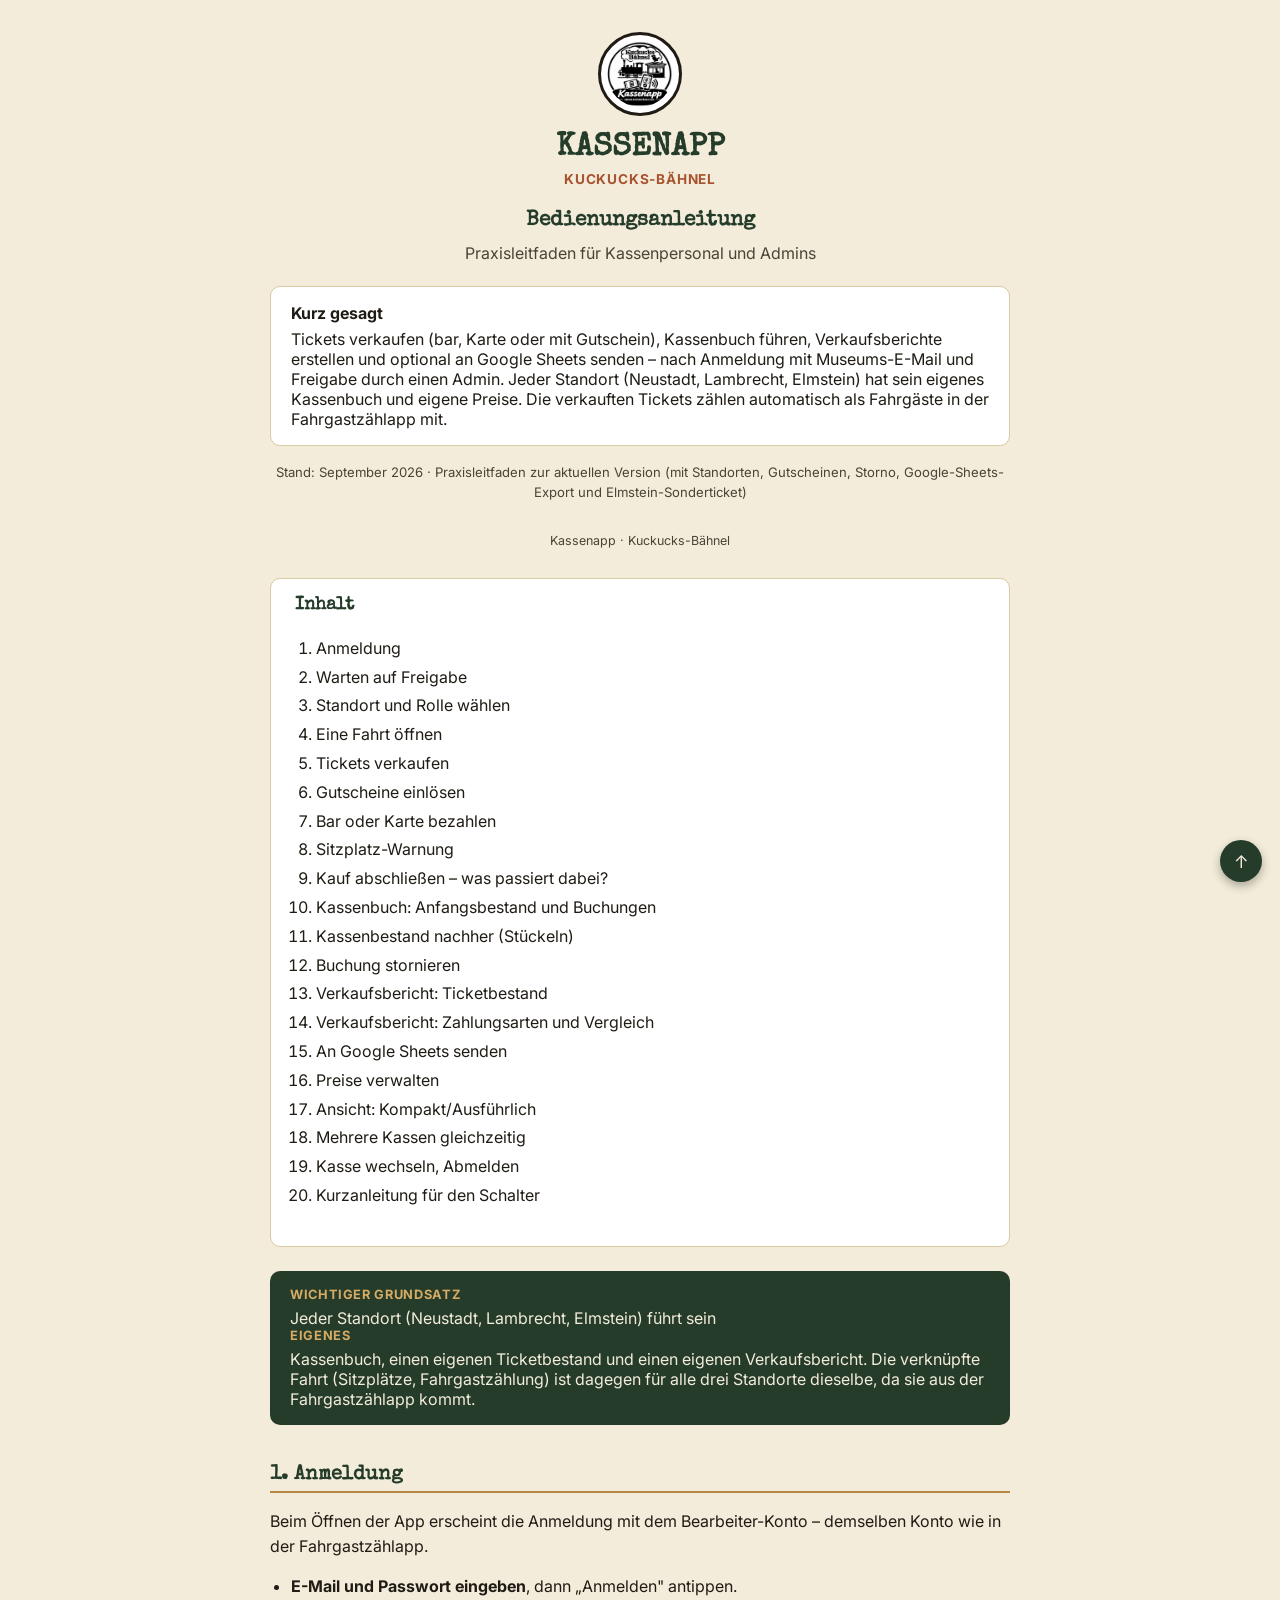
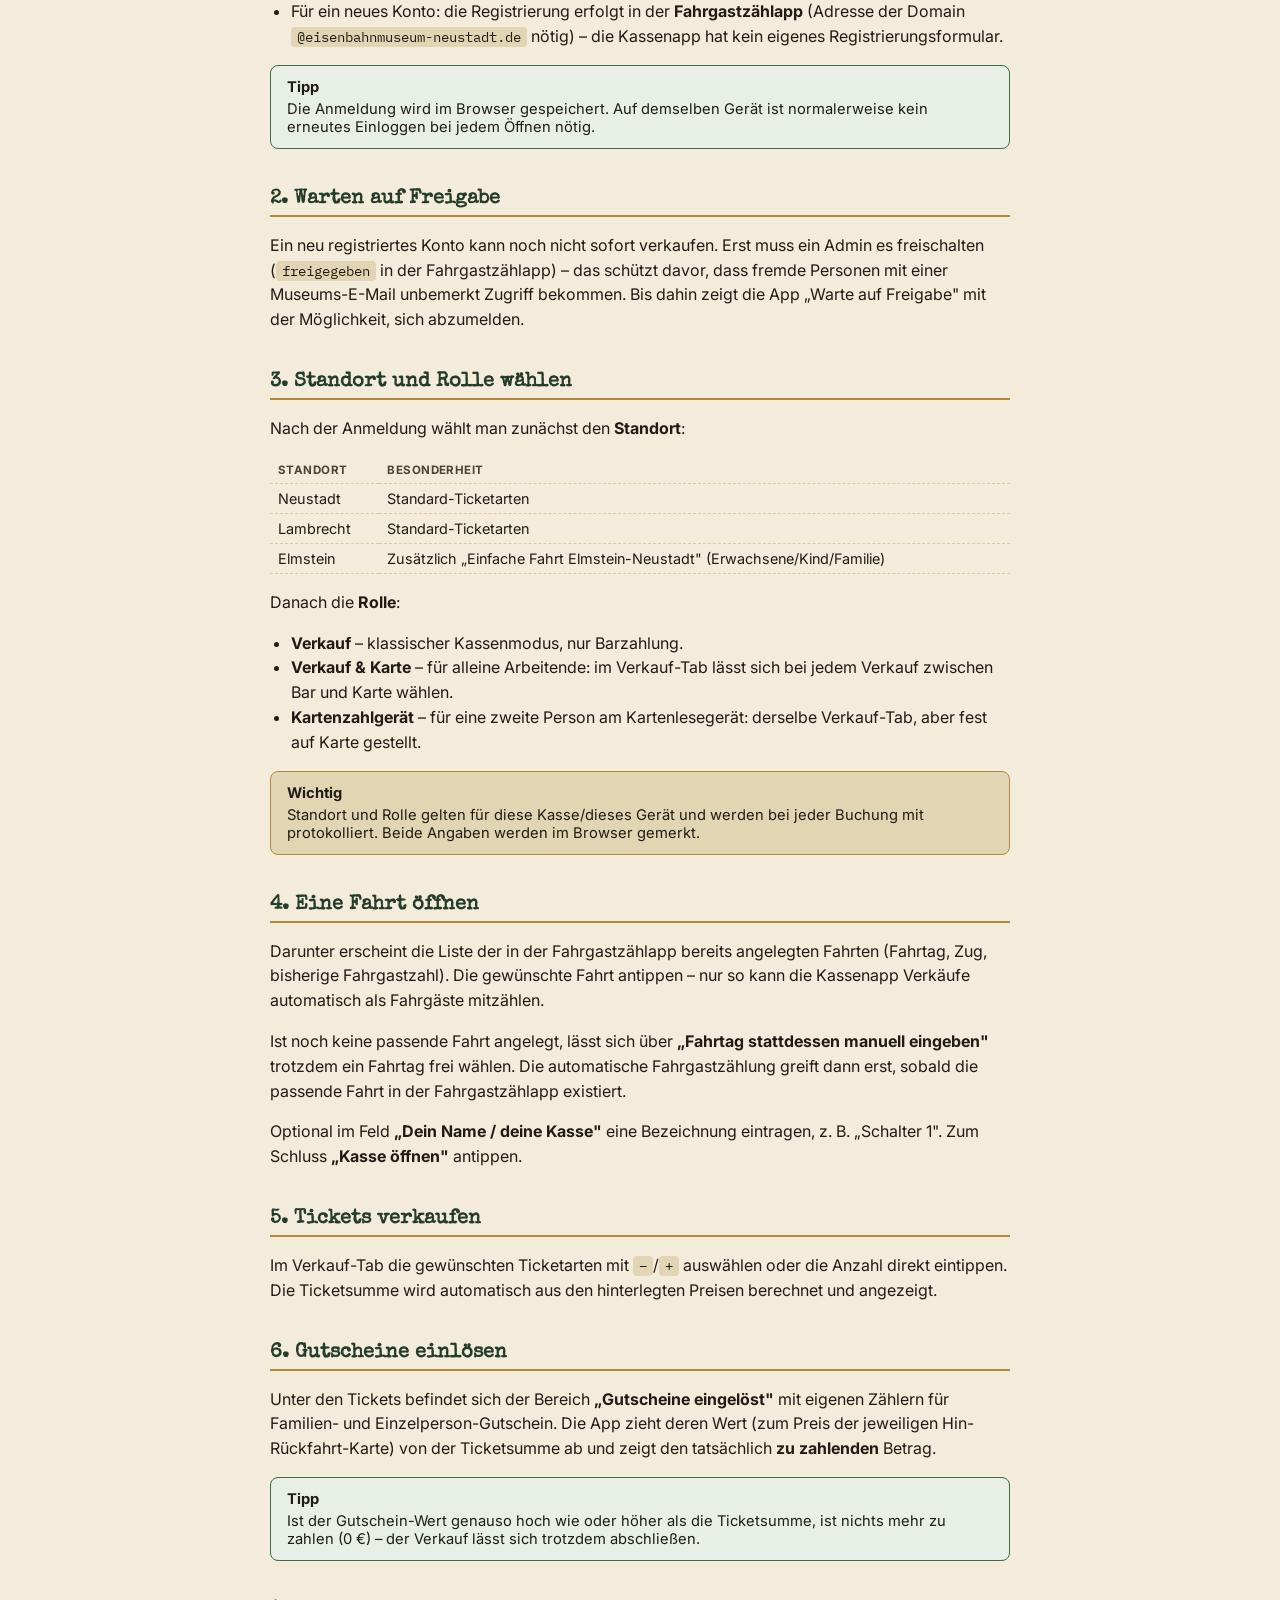
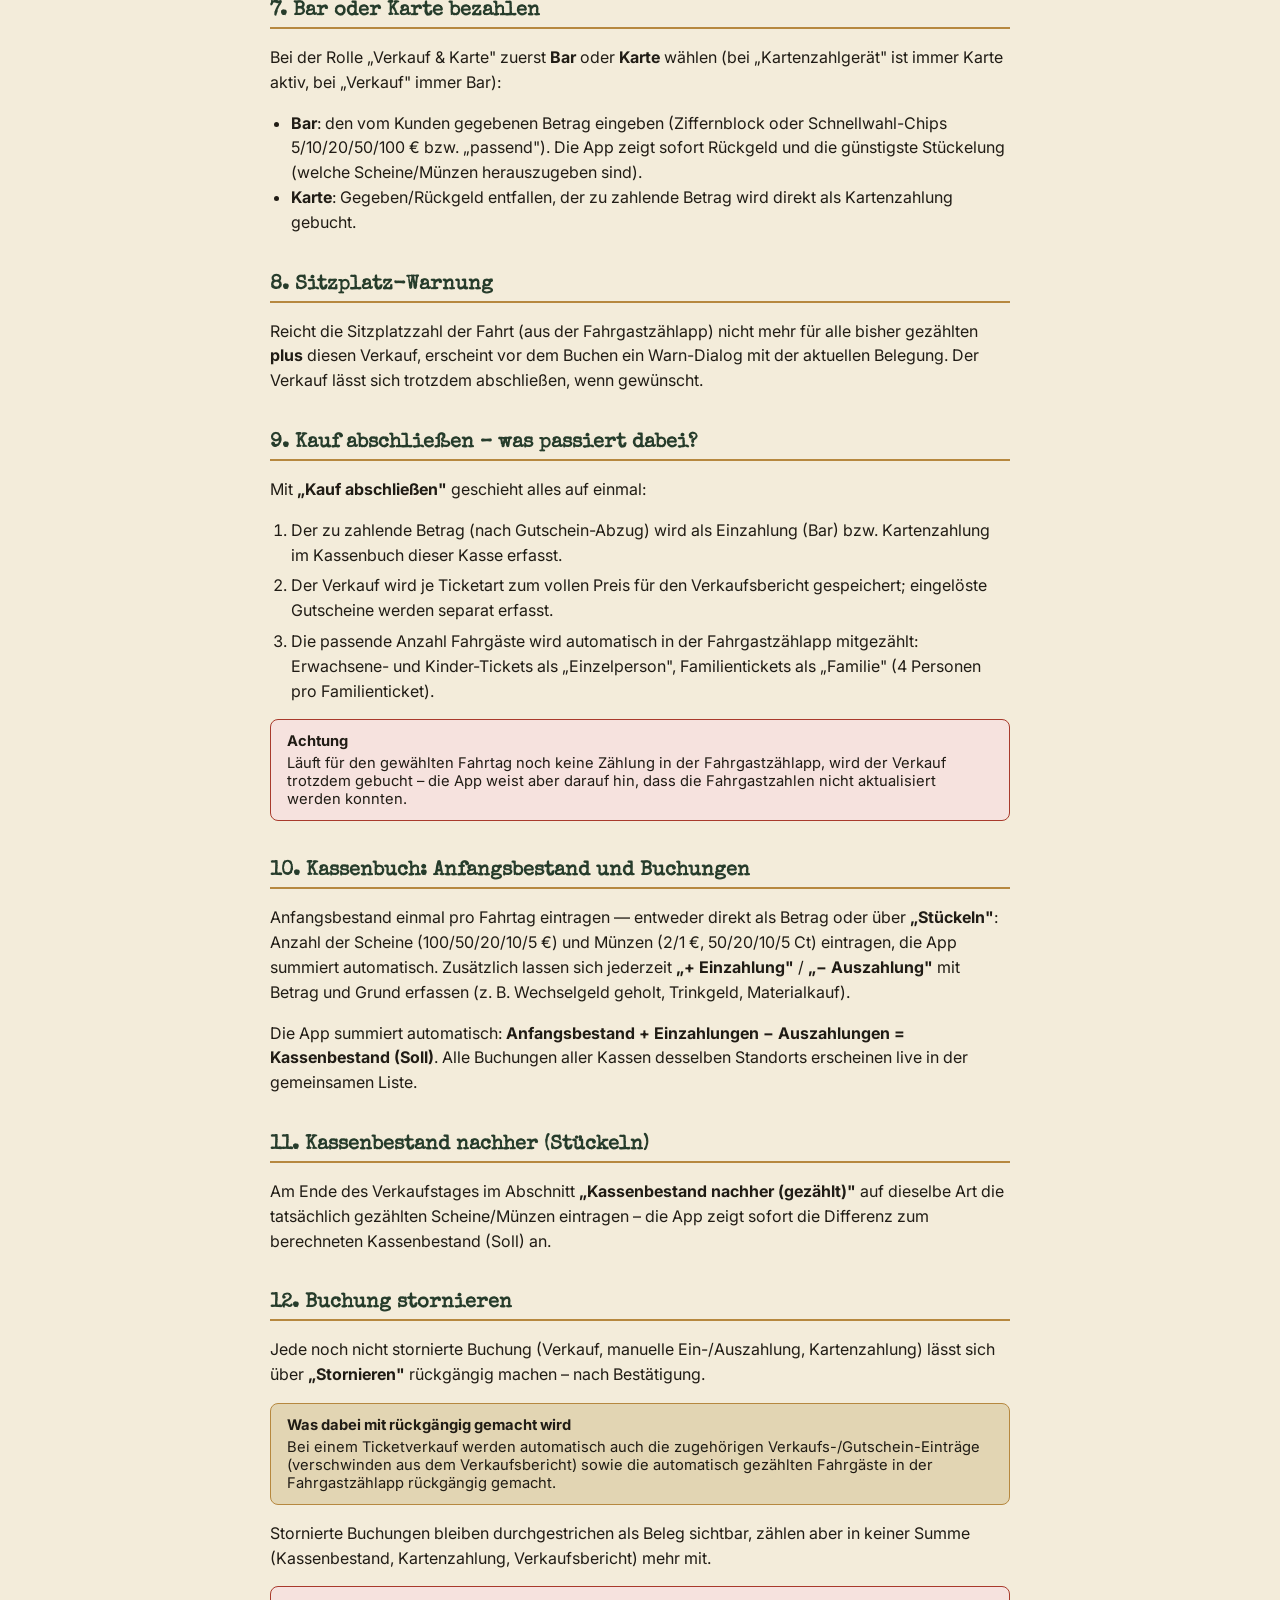
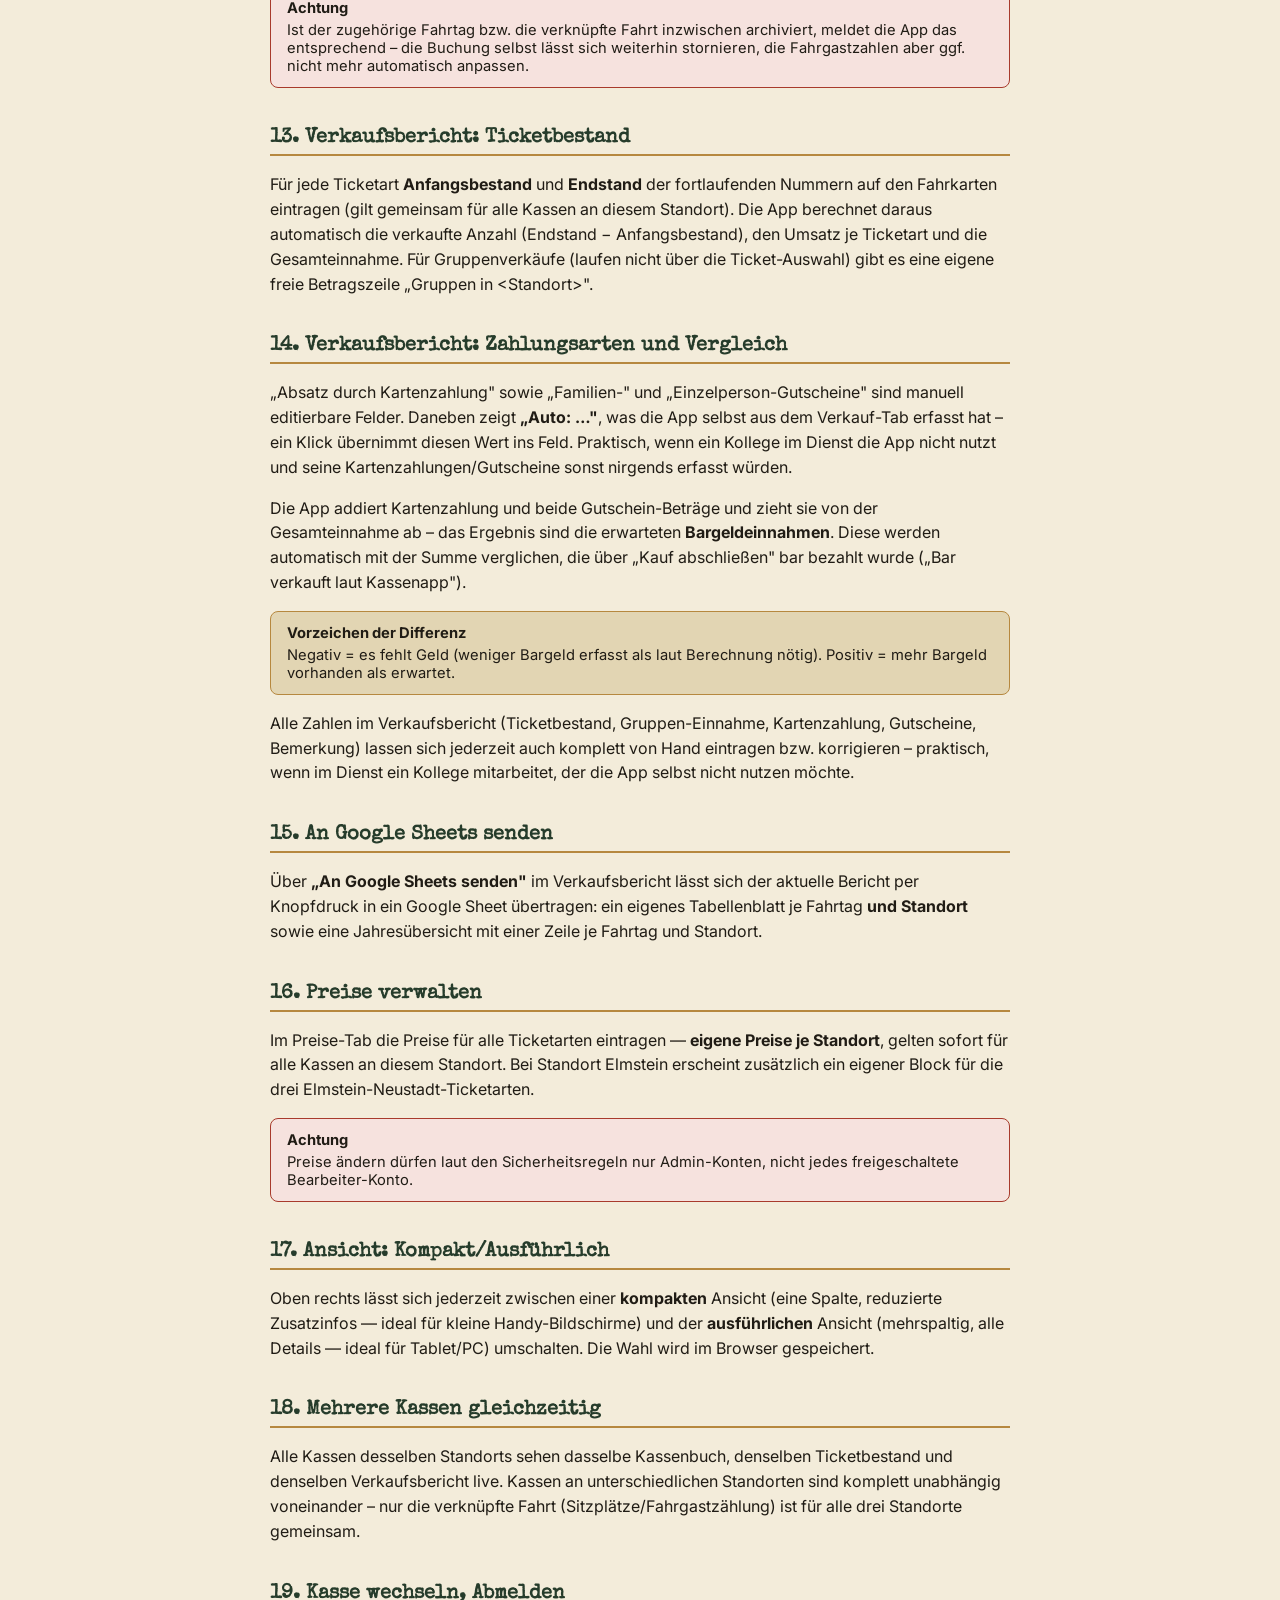
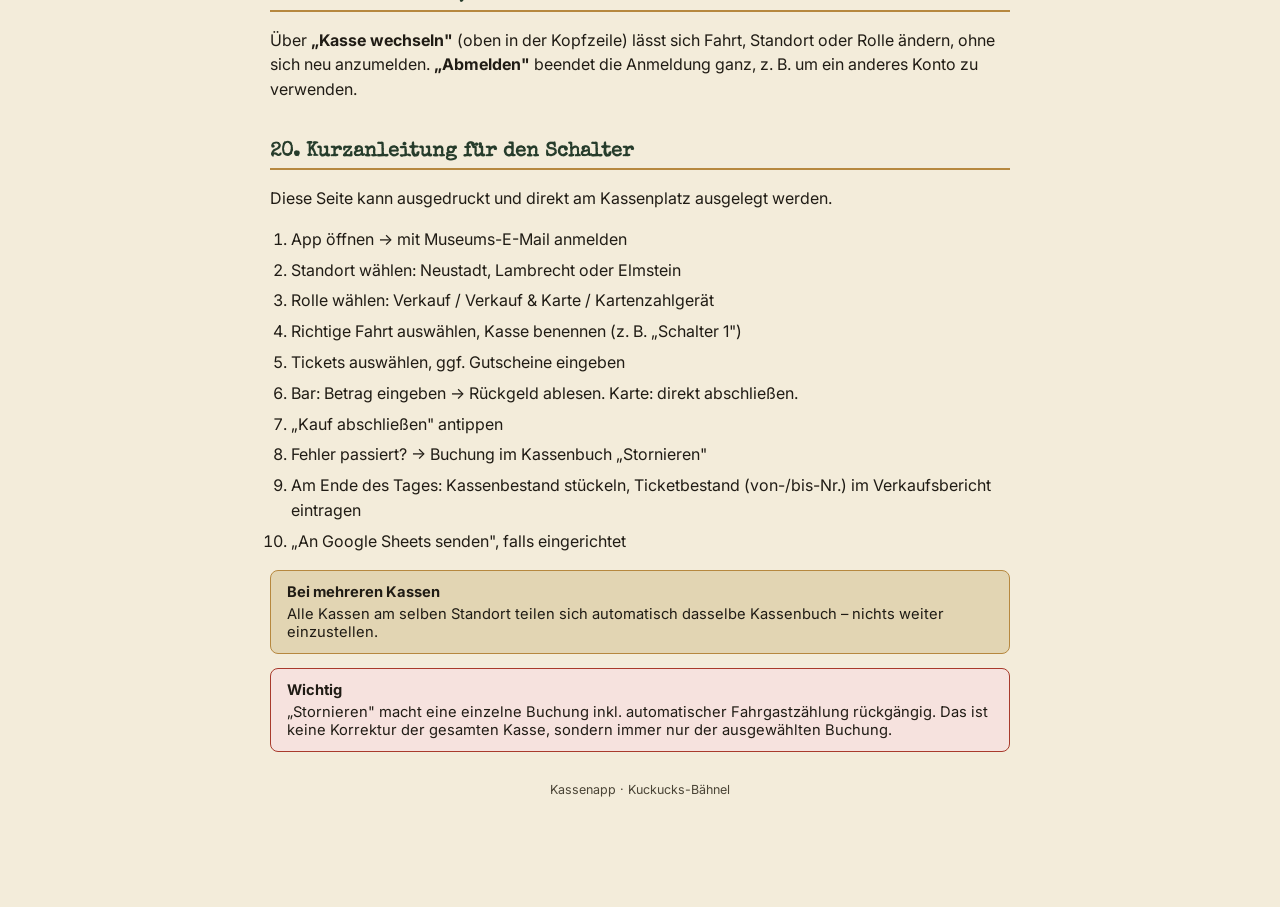
==== anleitung.html @ acd77b6e "V7.2" ====
<!DOCTYPE html>
<html lang="de">
<head>
<meta charset="UTF-8" />
<meta name="viewport" content="width=device-width, initial-scale=1.0" />
<title>Bedienungsanleitung · Kassenapp Kuckucks-Bähnel</title>
<link rel="icon" type="image/png" href="assets/logo.png">
<link rel="preconnect" href="https://fonts.googleapis.com">
<link rel="preconnect" href="https://fonts.gstatic.com" crossorigin>
<link href="https://fonts.googleapis.com/css2?family=Special+Elite&family=IBM+Plex+Mono:wght@500;600;700&family=Inter:wght@400;500;600;700&display=swap" rel="stylesheet">
<style>
  :root {
    --forest: #263c2b; --forest-deep: #182619;
    --sandstone: #a8532f; --brass: #b6883f; --brass-light: #d7ab63;
    --paper: #f3ecda; --paper-edge: #e2d5b3; --paper-dark: #d9caa1;
    --ink: #201c15; --ink-soft: #4a4436;
    --alert: #a83a2c; --ok: #3c6b47;
    --font-display: 'Special Elite', 'Courier New', monospace;
    --font-mono: 'IBM Plex Mono', 'Courier New', monospace;
    --font-body: 'Inter', system-ui, sans-serif;
  }
  * { box-sizing: border-box; }
  html, body { margin: 0; background: var(--paper); color: var(--ink); font-family: var(--font-body); }
  .seite { max-width: 780px; margin: 0 auto; padding: 32px 20px 80px; }

  .titel-logo { display: block; width: 84px; height: 84px; object-fit: contain; background: #fff;
    border-radius: 50%; border: 3px solid var(--ink); padding: 6px; margin: 0 auto 16px; }
  h1.haupttitel { font-family: var(--font-display); text-align: center; font-size: 2rem; color: var(--forest); margin: 0 0 4px; }
  p.untertitel { text-align: center; color: var(--sandstone); font-weight: 700; text-transform: uppercase;
    letter-spacing: 0.06em; font-size: 0.85rem; margin: 0 0 20px; }
  h2.abschnittstitel { text-align: center; font-size: 1.3rem; margin: 0 0 4px; }
  p.beschreibung { text-align: center; color: var(--ink-soft); margin: 0 0 20px; }

  .kurz-box {
    background: #fff; border: 1px solid var(--paper-dark); border-radius: 10px;
    padding: 16px 20px; margin-bottom: 16px;
  }
  .kurz-box strong { display: block; margin-bottom: 6px; }

  .stand { text-align: center; color: var(--ink-soft); font-size: 0.82rem; margin-bottom: 6px; }
  .fusszeile { text-align: center; color: var(--ink-soft); font-size: 0.78rem; margin: 28px 0; }

  h2 { font-family: var(--font-display); color: var(--forest); font-size: 1.25rem;
    border-bottom: 2px solid var(--brass); padding-bottom: 6px; margin: 40px 0 14px; scroll-margin-top: 16px; }
  h3 { color: var(--ink); font-size: 1.02rem; margin: 20px 0 8px; }
  p, li { line-height: 1.55; }
  ul, ol { padding-left: 1.3em; }
  ol li { margin-bottom: 6px; }

  .tipp, .achtung, .wichtig {
    border-radius: 8px; padding: 12px 16px; margin: 14px 0; font-size: 0.92rem;
  }
  .tipp { background: #e7efe7; border: 1px solid var(--ok); }
  .achtung { background: #f6e2de; border: 1px solid var(--alert); }
  .wichtig { background: var(--paper-edge); border: 1px solid var(--brass); }
  .tipp strong, .achtung strong, .wichtig strong { display: block; margin-bottom: 4px; }

  code, .taste {
    font-family: var(--font-mono); background: var(--paper-edge); border-radius: 4px;
    padding: 1px 6px; font-size: 0.88em;
  }

  .inhalt { background: #fff; border: 1px solid var(--paper-dark); border-radius: 10px; padding: 18px 24px; margin: 24px 0; }
  .inhalt h2 { border: none; margin: 0 0 10px; font-size: 1.1rem; }
  .inhalt ol { columns: 1; }
  .inhalt li { margin-bottom: 4px; }
  .inhalt a { color: var(--ink); text-decoration: none; }
  .inhalt a:hover { text-decoration: underline; }

  .grundsatz { background: var(--forest); color: #f3ecda; border-radius: 10px; padding: 16px 20px; margin: 24px 0; }
  .grundsatz strong { display: block; color: var(--brass-light); margin-bottom: 6px; text-transform: uppercase; font-size: 0.8rem; letter-spacing: 0.05em; }

  table { width: 100%; border-collapse: collapse; margin: 12px 0; font-size: 0.9rem; }
  th, td { text-align: left; padding: 6px 8px; border-bottom: 1px dashed var(--paper-dark); }
  th { color: var(--ink-soft); text-transform: uppercase; font-size: 0.72rem; letter-spacing: 0.04em; }

  .zurueck-oben { position: fixed; bottom: 18px; right: 18px; background: var(--forest); color: #f3ecda;
    border-radius: 50%; width: 42px; height: 42px; display: flex; align-items: center; justify-content: center;
    text-decoration: none; font-size: 1.1rem; box-shadow: 0 4px 10px rgba(0,0,0,0.3); }

  @media print {
    .zurueck-oben { display: none; }
    body { background: #fff; }
  }
</style>
</head>
<body>
<div class="seite">

  <img class="titel-logo" src="assets/logo.png" alt="Kuckucks-Bähnel Logo" onerror="this.style.display='none'">
  <h1 class="haupttitel">KASSENAPP</h1>
  <p class="untertitel">Kuckucks-Bähnel</p>
  <h2 class="abschnittstitel" style="border:none;">Bedienungsanleitung</h2>
  <p class="beschreibung">Praxisleitfaden für Kassenpersonal und Admins</p>

  <div class="kurz-box">
    <strong>Kurz gesagt</strong>
    Tickets verkaufen (bar, Karte oder mit Gutschein), Kassenbuch führen, Verkaufsberichte erstellen und
    optional an Google Sheets senden – nach Anmeldung mit Museums-E-Mail und Freigabe durch einen Admin.
    Jeder Standort (Neustadt, Lambrecht, Elmstein) hat sein eigenes Kassenbuch und eigene Preise. Die
    verkauften Tickets zählen automatisch als Fahrgäste in der Fahrgastzählapp mit.
  </div>

  <p class="stand">Stand: September 2026 · Praxisleitfaden zur aktuellen Version (mit Standorten,
    Gutscheinen, Storno, Google-Sheets-Export und Elmstein-Sonderticket)</p>
  <p class="fusszeile">Kassenapp · Kuckucks-Bähnel</p>

  <div class="inhalt">
    <h2>Inhalt</h2>
    <ol>
      <li><a href="#anmeldung">Anmeldung</a></li>
      <li><a href="#freigabe">Warten auf Freigabe</a></li>
      <li><a href="#standort-rolle">Standort und Rolle wählen</a></li>
      <li><a href="#fahrt-oeffnen">Eine Fahrt öffnen</a></li>
      <li><a href="#tickets-verkaufen">Tickets verkaufen</a></li>
      <li><a href="#gutscheine">Gutscheine einlösen</a></li>
      <li><a href="#bar-karte">Bar oder Karte bezahlen</a></li>
      <li><a href="#sitzplatz-warnung">Sitzplatz-Warnung</a></li>
      <li><a href="#kauf-abschliessen">Kauf abschließen – was passiert dabei?</a></li>
      <li><a href="#kassenbuch">Kassenbuch: Anfangsbestand und Buchungen</a></li>
      <li><a href="#kassenbestand-nachher">Kassenbestand nachher (Stückeln)</a></li>
      <li><a href="#storno">Buchung stornieren</a></li>
      <li><a href="#bericht-ticketbestand">Verkaufsbericht: Ticketbestand</a></li>
      <li><a href="#bericht-zahlungsarten">Verkaufsbericht: Zahlungsarten und Vergleich</a></li>
      <li><a href="#google-sheets">An Google Sheets senden</a></li>
      <li><a href="#preise">Preise verwalten</a></li>
      <li><a href="#ansicht">Ansicht: Kompakt/Ausführlich</a></li>
      <li><a href="#mehrere-kassen">Mehrere Kassen gleichzeitig</a></li>
      <li><a href="#kasse-wechseln">Kasse wechseln, Abmelden</a></li>
      <li><a href="#kurzanleitung">Kurzanleitung für den Schalter</a></li>
    </ol>
  </div>

  <div class="grundsatz">
    <strong>Wichtiger Grundsatz</strong>
    Jeder Standort (Neustadt, Lambrecht, Elmstein) führt sein <strong>eigenes</strong> Kassenbuch, einen
    eigenen Ticketbestand und einen eigenen Verkaufsbericht. Die verknüpfte Fahrt (Sitzplätze,
    Fahrgastzählung) ist dagegen für alle drei Standorte dieselbe, da sie aus der Fahrgastzählapp kommt.
  </div>

  <h2 id="anmeldung">1. Anmeldung</h2>
  <p>Beim Öffnen der App erscheint die Anmeldung mit dem Bearbeiter-Konto – demselben Konto wie in der
    Fahrgastzählapp.</p>
  <ul>
    <li><strong>E-Mail und Passwort eingeben</strong>, dann „Anmelden" antippen.</li>
    <li>Für ein neues Konto: die Registrierung erfolgt in der <strong>Fahrgastzählapp</strong> (Adresse der
      Domain <code>@eisenbahnmuseum-neustadt.de</code> nötig) – die Kassenapp hat kein eigenes
      Registrierungsformular.</li>
  </ul>
  <div class="tipp"><strong>Tipp</strong>Die Anmeldung wird im Browser gespeichert. Auf demselben Gerät ist
    normalerweise kein erneutes Einloggen bei jedem Öffnen nötig.</div>

  <h2 id="freigabe">2. Warten auf Freigabe</h2>
  <p>Ein neu registriertes Konto kann noch nicht sofort verkaufen. Erst muss ein Admin es freischalten
    (<code>freigegeben</code> in der Fahrgastzählapp) – das schützt davor, dass fremde Personen mit einer
    Museums-E-Mail unbemerkt Zugriff bekommen. Bis dahin zeigt die App „Warte auf Freigabe" mit der
    Möglichkeit, sich abzumelden.</p>

  <h2 id="standort-rolle">3. Standort und Rolle wählen</h2>
  <p>Nach der Anmeldung wählt man zunächst den <strong>Standort</strong>:</p>
  <table>
    <tr><th>Standort</th><th>Besonderheit</th></tr>
    <tr><td>Neustadt</td><td>Standard-Ticketarten</td></tr>
    <tr><td>Lambrecht</td><td>Standard-Ticketarten</td></tr>
    <tr><td>Elmstein</td><td>Zusätzlich „Einfache Fahrt Elmstein-Neustadt" (Erwachsene/Kind/Familie)</td></tr>
  </table>
  <p>Danach die <strong>Rolle</strong>:</p>
  <ul>
    <li><strong>Verkauf</strong> – klassischer Kassenmodus, nur Barzahlung.</li>
    <li><strong>Verkauf &amp; Karte</strong> – für alleine Arbeitende: im Verkauf-Tab lässt sich bei jedem
      Verkauf zwischen Bar und Karte wählen.</li>
    <li><strong>Kartenzahlgerät</strong> – für eine zweite Person am Kartenlesegerät: derselbe
      Verkauf-Tab, aber fest auf Karte gestellt.</li>
  </ul>
  <div class="wichtig"><strong>Wichtig</strong>Standort und Rolle gelten für diese Kasse/dieses Gerät und
    werden bei jeder Buchung mit protokolliert. Beide Angaben werden im Browser gemerkt.</div>

  <h2 id="fahrt-oeffnen">4. Eine Fahrt öffnen</h2>
  <p>Darunter erscheint die Liste der in der Fahrgastzählapp bereits angelegten Fahrten (Fahrtag, Zug,
    bisherige Fahrgastzahl). Die gewünschte Fahrt antippen – nur so kann die Kassenapp Verkäufe automatisch
    als Fahrgäste mitzählen.</p>
  <p>Ist noch keine passende Fahrt angelegt, lässt sich über <strong>„Fahrtag stattdessen manuell
    eingeben"</strong> trotzdem ein Fahrtag frei wählen. Die automatische Fahrgastzählung greift dann erst,
    sobald die passende Fahrt in der Fahrgastzählapp existiert.</p>
  <p>Optional im Feld <strong>„Dein Name / deine Kasse"</strong> eine Bezeichnung eintragen, z. B.
    „Schalter 1". Zum Schluss <strong>„Kasse öffnen"</strong> antippen.</p>

  <h2 id="tickets-verkaufen">5. Tickets verkaufen</h2>
  <p>Im Verkauf-Tab die gewünschten Ticketarten mit <span class="taste">−</span>/<span class="taste">+</span>
    auswählen oder die Anzahl direkt eintippen. Die Ticketsumme wird automatisch aus den hinterlegten
    Preisen berechnet und angezeigt.</p>

  <h2 id="gutscheine">6. Gutscheine einlösen</h2>
  <p>Unter den Tickets befindet sich der Bereich <strong>„Gutscheine eingelöst"</strong> mit eigenen
    Zählern für Familien- und Einzelperson-Gutschein. Die App zieht deren Wert (zum Preis der jeweiligen
    Hin- Rückfahrt-Karte) von der Ticketsumme ab und zeigt den tatsächlich <strong>zu zahlenden</strong>
    Betrag.</p>
  <div class="tipp"><strong>Tipp</strong>Ist der Gutschein-Wert genauso hoch wie oder höher als die
    Ticketsumme, ist nichts mehr zu zahlen (0&nbsp;€) – der Verkauf lässt sich trotzdem abschließen.</div>

  <h2 id="bar-karte">7. Bar oder Karte bezahlen</h2>
  <p>Bei der Rolle „Verkauf &amp; Karte" zuerst <strong>Bar</strong> oder <strong>Karte</strong> wählen
    (bei „Kartenzahlgerät" ist immer Karte aktiv, bei „Verkauf" immer Bar):</p>
  <ul>
    <li><strong>Bar</strong>: den vom Kunden gegebenen Betrag eingeben (Ziffernblock oder Schnellwahl-Chips
      5/10/20/50/100&nbsp;€ bzw. „passend"). Die App zeigt sofort Rückgeld und die günstigste Stückelung
      (welche Scheine/Münzen herauszugeben sind).</li>
    <li><strong>Karte</strong>: Gegeben/Rückgeld entfallen, der zu zahlende Betrag wird direkt als
      Kartenzahlung gebucht.</li>
  </ul>

  <h2 id="sitzplatz-warnung">8. Sitzplatz-Warnung</h2>
  <p>Reicht die Sitzplatzzahl der Fahrt (aus der Fahrgastzählapp) nicht mehr für alle bisher gezählten
    <strong>plus</strong> diesen Verkauf, erscheint vor dem Buchen ein Warn-Dialog mit der aktuellen
    Belegung. Der Verkauf lässt sich trotzdem abschließen, wenn gewünscht.</p>

  <h2 id="kauf-abschliessen">9. Kauf abschließen – was passiert dabei?</h2>
  <p>Mit <strong>„Kauf abschließen"</strong> geschieht alles auf einmal:</p>
  <ol>
    <li>Der zu zahlende Betrag (nach Gutschein-Abzug) wird als Einzahlung (Bar) bzw. Kartenzahlung im
      Kassenbuch dieser Kasse erfasst.</li>
    <li>Der Verkauf wird je Ticketart zum vollen Preis für den Verkaufsbericht gespeichert; eingelöste
      Gutscheine werden separat erfasst.</li>
    <li>Die passende Anzahl Fahrgäste wird automatisch in der Fahrgastzählapp mitgezählt: Erwachsene- und
      Kinder-Tickets als „Einzelperson", Familientickets als „Familie" (4 Personen pro Familienticket).</li>
  </ol>
  <div class="achtung"><strong>Achtung</strong>Läuft für den gewählten Fahrtag noch keine Zählung in der
    Fahrgastzählapp, wird der Verkauf trotzdem gebucht – die App weist aber darauf hin, dass die
    Fahrgastzahlen nicht aktualisiert werden konnten.</div>

  <h2 id="kassenbuch">10. Kassenbuch: Anfangsbestand und Buchungen</h2>
  <p>Anfangsbestand einmal pro Fahrtag eintragen — entweder direkt als Betrag oder über <strong>„Stückeln"</strong>:
    Anzahl der Scheine (100/50/20/10/5&nbsp;€) und Münzen (2/1&nbsp;€, 50/20/10/5&nbsp;Ct) eintragen, die
    App summiert automatisch. Zusätzlich lassen sich jederzeit <strong>„+ Einzahlung"</strong> /
    <strong>„− Auszahlung"</strong> mit Betrag und Grund erfassen (z. B. Wechselgeld geholt, Trinkgeld,
    Materialkauf).</p>
  <p>Die App summiert automatisch: <strong>Anfangsbestand + Einzahlungen − Auszahlungen = Kassenbestand
    (Soll)</strong>. Alle Buchungen aller Kassen desselben Standorts erscheinen live in der gemeinsamen
    Liste.</p>

  <h2 id="kassenbestand-nachher">11. Kassenbestand nachher (Stückeln)</h2>
  <p>Am Ende des Verkaufstages im Abschnitt <strong>„Kassenbestand nachher (gezählt)"</strong> auf dieselbe
    Art die tatsächlich gezählten Scheine/Münzen eintragen – die App zeigt sofort die Differenz zum
    berechneten Kassenbestand (Soll) an.</p>

  <h2 id="storno">12. Buchung stornieren</h2>
  <p>Jede noch nicht stornierte Buchung (Verkauf, manuelle Ein-/Auszahlung, Kartenzahlung) lässt sich über
    <strong>„Stornieren"</strong> rückgängig machen – nach Bestätigung.</p>
  <div class="wichtig"><strong>Was dabei mit rückgängig gemacht wird</strong>Bei einem Ticketverkauf
    werden automatisch auch die zugehörigen Verkaufs-/Gutschein-Einträge (verschwinden aus dem
    Verkaufsbericht) sowie die automatisch gezählten Fahrgäste in der Fahrgastzählapp rückgängig gemacht.</div>
  <p>Stornierte Buchungen bleiben durchgestrichen als Beleg sichtbar, zählen aber in keiner Summe
    (Kassenbestand, Kartenzahlung, Verkaufsbericht) mehr mit.</p>
  <div class="achtung"><strong>Achtung</strong>Ist der zugehörige Fahrtag bzw. die verknüpfte Fahrt
    inzwischen archiviert, meldet die App das entsprechend – die Buchung selbst lässt sich weiterhin
    stornieren, die Fahrgastzahlen aber ggf. nicht mehr automatisch anpassen.</div>

  <h2 id="bericht-ticketbestand">13. Verkaufsbericht: Ticketbestand</h2>
  <p>Für jede Ticketart <strong>Anfangsbestand</strong> und <strong>Endstand</strong> der fortlaufenden
    Nummern auf den Fahrkarten eintragen (gilt gemeinsam für alle Kassen an diesem Standort). Die App
    berechnet daraus automatisch die verkaufte Anzahl (Endstand − Anfangsbestand), den Umsatz je Ticketart
    und die Gesamteinnahme. Für Gruppenverkäufe (laufen nicht über die Ticket-Auswahl) gibt es eine eigene
    freie Betragszeile „Gruppen in &lt;Standort&gt;".</p>

  <h2 id="bericht-zahlungsarten">14. Verkaufsbericht: Zahlungsarten und Vergleich</h2>
  <p>„Absatz durch Kartenzahlung" sowie „Familien-" und „Einzelperson-Gutscheine" sind manuell editierbare
    Felder. Daneben zeigt <strong>„Auto: …"</strong>, was die App selbst aus dem Verkauf-Tab erfasst hat –
    ein Klick übernimmt diesen Wert ins Feld. Praktisch, wenn ein Kollege im Dienst die App nicht nutzt und
    seine Kartenzahlungen/Gutscheine sonst nirgends erfasst würden.</p>
  <p>Die App addiert Kartenzahlung und beide Gutschein-Beträge und zieht sie von der Gesamteinnahme ab –
    das Ergebnis sind die erwarteten <strong>Bargeldeinnahmen</strong>. Diese werden automatisch mit der
    Summe verglichen, die über „Kauf abschließen" bar bezahlt wurde („Bar verkauft laut Kassenapp").</p>
  <div class="wichtig"><strong>Vorzeichen der Differenz</strong>Negativ = es fehlt Geld (weniger Bargeld
    erfasst als laut Berechnung nötig). Positiv = mehr Bargeld vorhanden als erwartet.</div>
  <p>Alle Zahlen im Verkaufsbericht (Ticketbestand, Gruppen-Einnahme, Kartenzahlung, Gutscheine,
    Bemerkung) lassen sich jederzeit auch komplett von Hand eintragen bzw. korrigieren – praktisch, wenn im
    Dienst ein Kollege mitarbeitet, der die App selbst nicht nutzen möchte.</p>

  <h2 id="google-sheets">15. An Google Sheets senden</h2>
  <p>Über <strong>„An Google Sheets senden"</strong> im Verkaufsbericht lässt sich der aktuelle Bericht per
    Knopfdruck in ein Google Sheet übertragen: ein eigenes Tabellenblatt je Fahrtag <strong>und
    Standort</strong> sowie eine Jahresübersicht mit einer Zeile je Fahrtag und Standort.</p>

  <h2 id="preise">16. Preise verwalten</h2>
  <p>Im Preise-Tab die Preise für alle Ticketarten eintragen — <strong>eigene Preise je Standort</strong>,
    gelten sofort für alle Kassen an diesem Standort. Bei Standort Elmstein erscheint zusätzlich ein
    eigener Block für die drei Elmstein-Neustadt-Ticketarten.</p>
  <div class="achtung"><strong>Achtung</strong>Preise ändern dürfen laut den Sicherheitsregeln nur
    Admin-Konten, nicht jedes freigeschaltete Bearbeiter-Konto.</div>

  <h2 id="ansicht">17. Ansicht: Kompakt/Ausführlich</h2>
  <p>Oben rechts lässt sich jederzeit zwischen einer <strong>kompakten</strong> Ansicht (eine Spalte,
    reduzierte Zusatzinfos — ideal für kleine Handy-Bildschirme) und der <strong>ausführlichen</strong>
    Ansicht (mehrspaltig, alle Details — ideal für Tablet/PC) umschalten. Die Wahl wird im Browser
    gespeichert.</p>

  <h2 id="mehrere-kassen">18. Mehrere Kassen gleichzeitig</h2>
  <p>Alle Kassen desselben Standorts sehen dasselbe Kassenbuch, denselben Ticketbestand und denselben
    Verkaufsbericht live. Kassen an unterschiedlichen Standorten sind komplett unabhängig voneinander –
    nur die verknüpfte Fahrt (Sitzplätze/Fahrgastzählung) ist für alle drei Standorte gemeinsam.</p>

  <h2 id="kasse-wechseln">19. Kasse wechseln, Abmelden</h2>
  <p>Über <strong>„Kasse wechseln"</strong> (oben in der Kopfzeile) lässt sich Fahrt, Standort oder Rolle
    ändern, ohne sich neu anzumelden. <strong>„Abmelden"</strong> beendet die Anmeldung ganz, z. B. um ein
    anderes Konto zu verwenden.</p>

  <h2 id="kurzanleitung">20. Kurzanleitung für den Schalter</h2>
  <p>Diese Seite kann ausgedruckt und direkt am Kassenplatz ausgelegt werden.</p>
  <ol>
    <li>App öffnen → mit Museums-E-Mail anmelden</li>
    <li>Standort wählen: Neustadt, Lambrecht oder Elmstein</li>
    <li>Rolle wählen: Verkauf / Verkauf &amp; Karte / Kartenzahlgerät</li>
    <li>Richtige Fahrt auswählen, Kasse benennen (z. B. „Schalter 1")</li>
    <li>Tickets auswählen, ggf. Gutscheine eingeben</li>
    <li>Bar: Betrag eingeben → Rückgeld ablesen. Karte: direkt abschließen.</li>
    <li>„Kauf abschließen" antippen</li>
    <li>Fehler passiert? → Buchung im Kassenbuch „Stornieren"</li>
    <li>Am Ende des Tages: Kassenbestand stückeln, Ticketbestand (von-/bis-Nr.) im Verkaufsbericht
      eintragen</li>
    <li>„An Google Sheets senden", falls eingerichtet</li>
  </ol>
  <div class="wichtig"><strong>Bei mehreren Kassen</strong>Alle Kassen am selben Standort teilen sich
    automatisch dasselbe Kassenbuch – nichts weiter einzustellen.</div>
  <div class="achtung"><strong>Wichtig</strong>„Stornieren" macht eine einzelne Buchung inkl. automatischer
    Fahrgastzählung rückgängig. Das ist keine Korrektur der gesamten Kasse, sondern immer nur der
    ausgewählten Buchung.</div>

  <p class="fusszeile">Kassenapp · Kuckucks-Bähnel</p>
</div>

<a href="#top" class="zurueck-oben" title="Nach oben">↑</a>
</body>
</html>
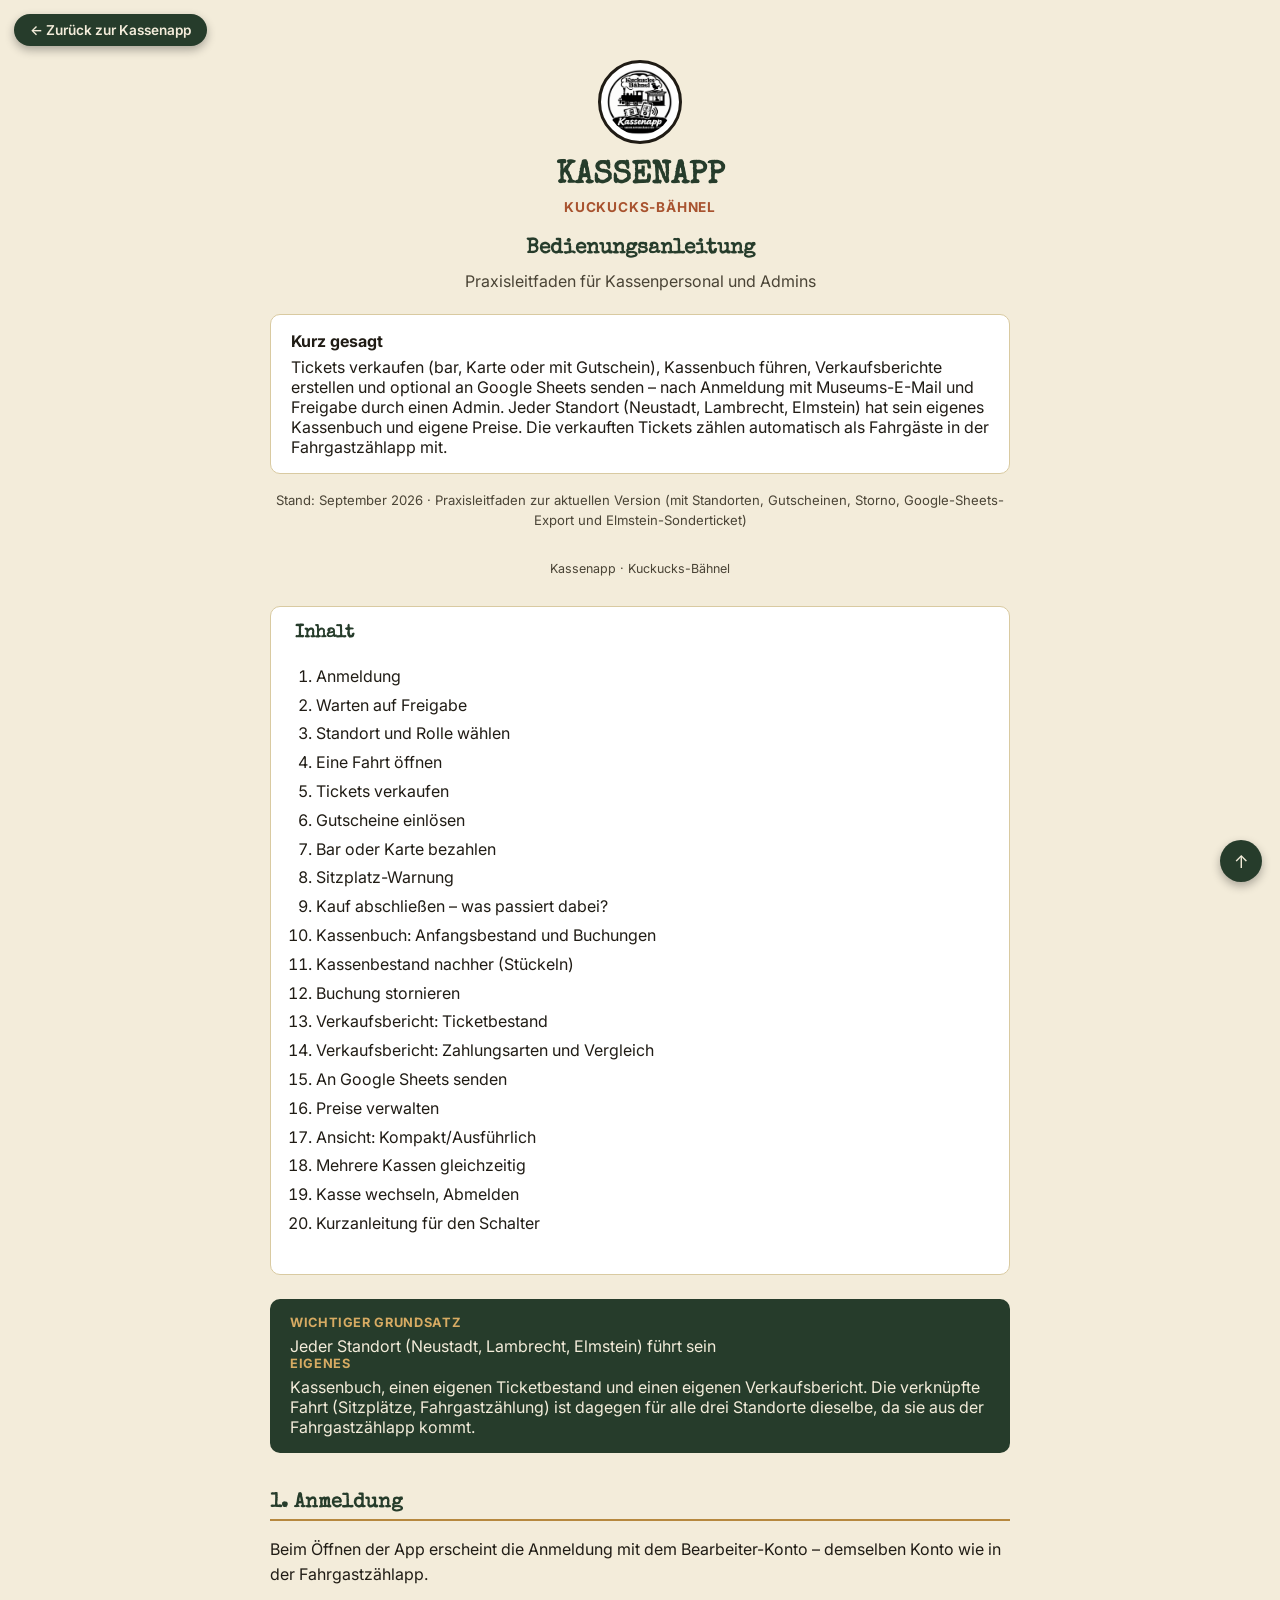
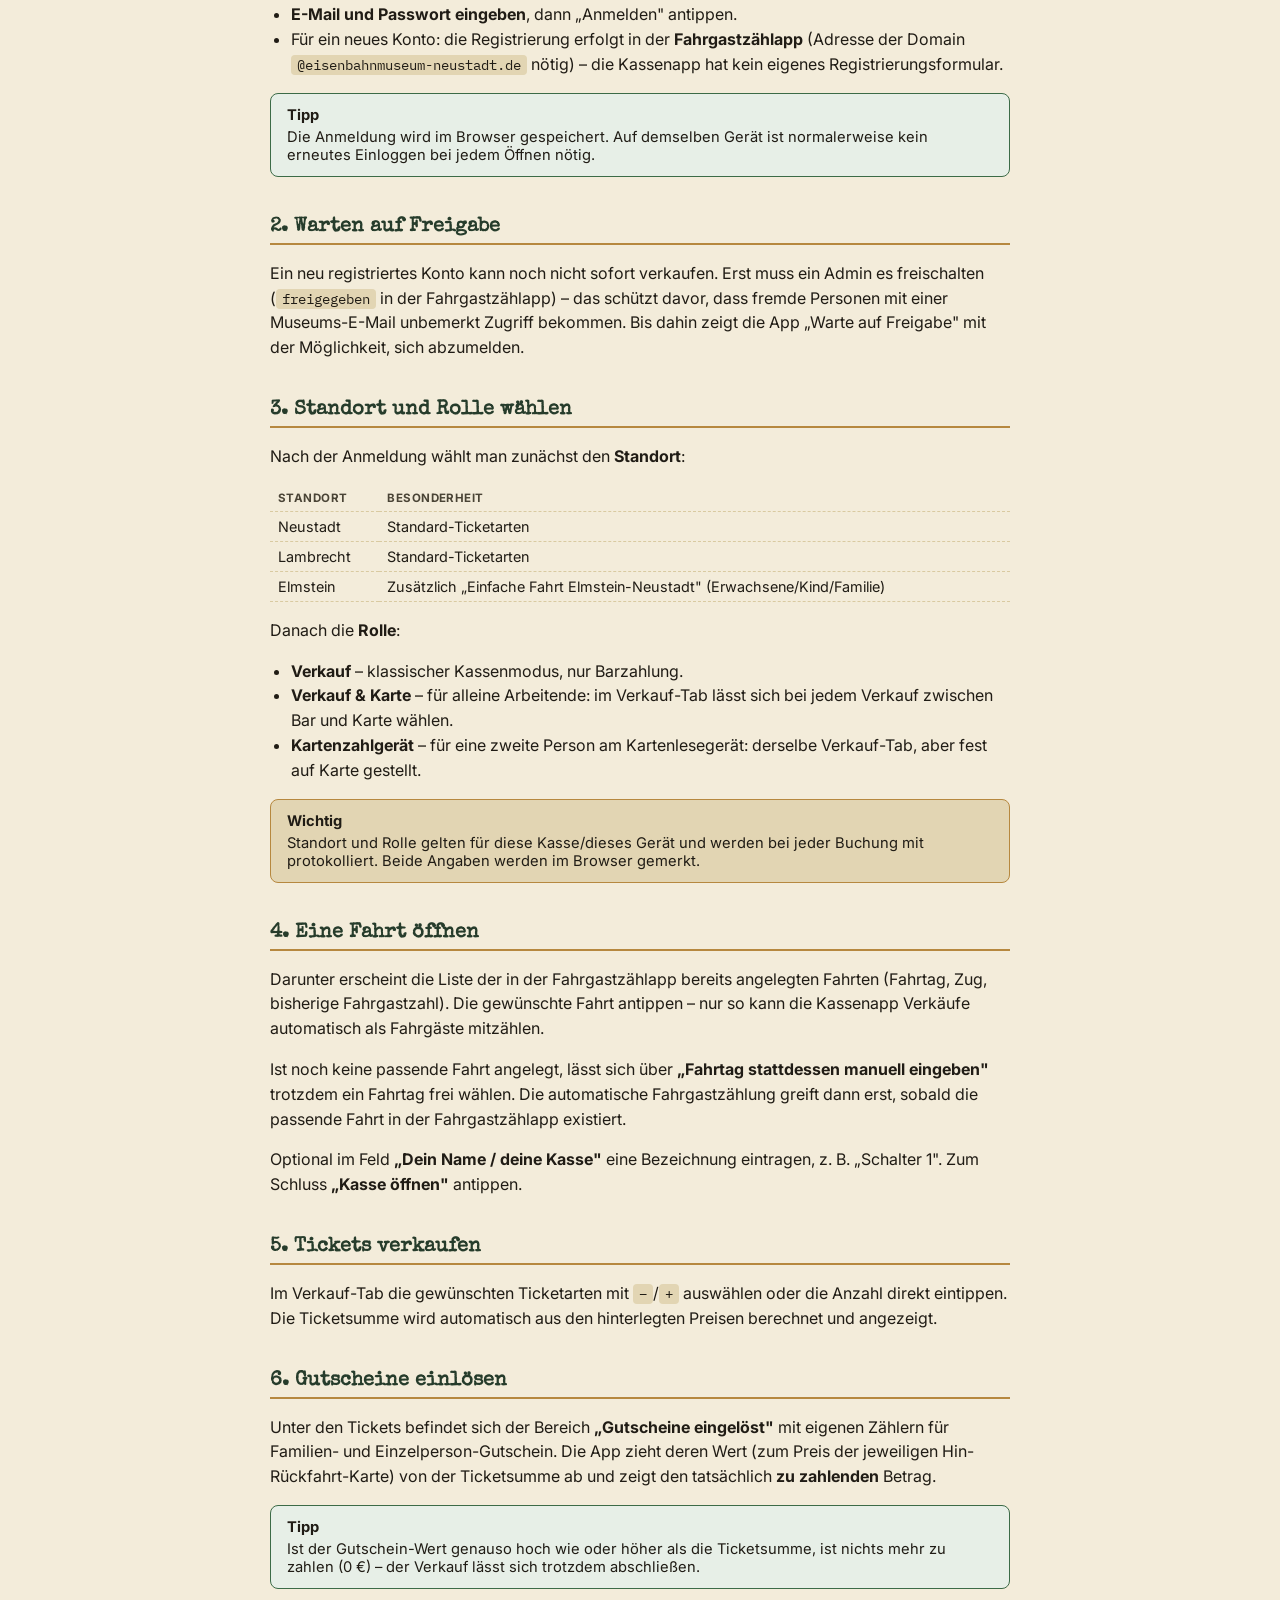
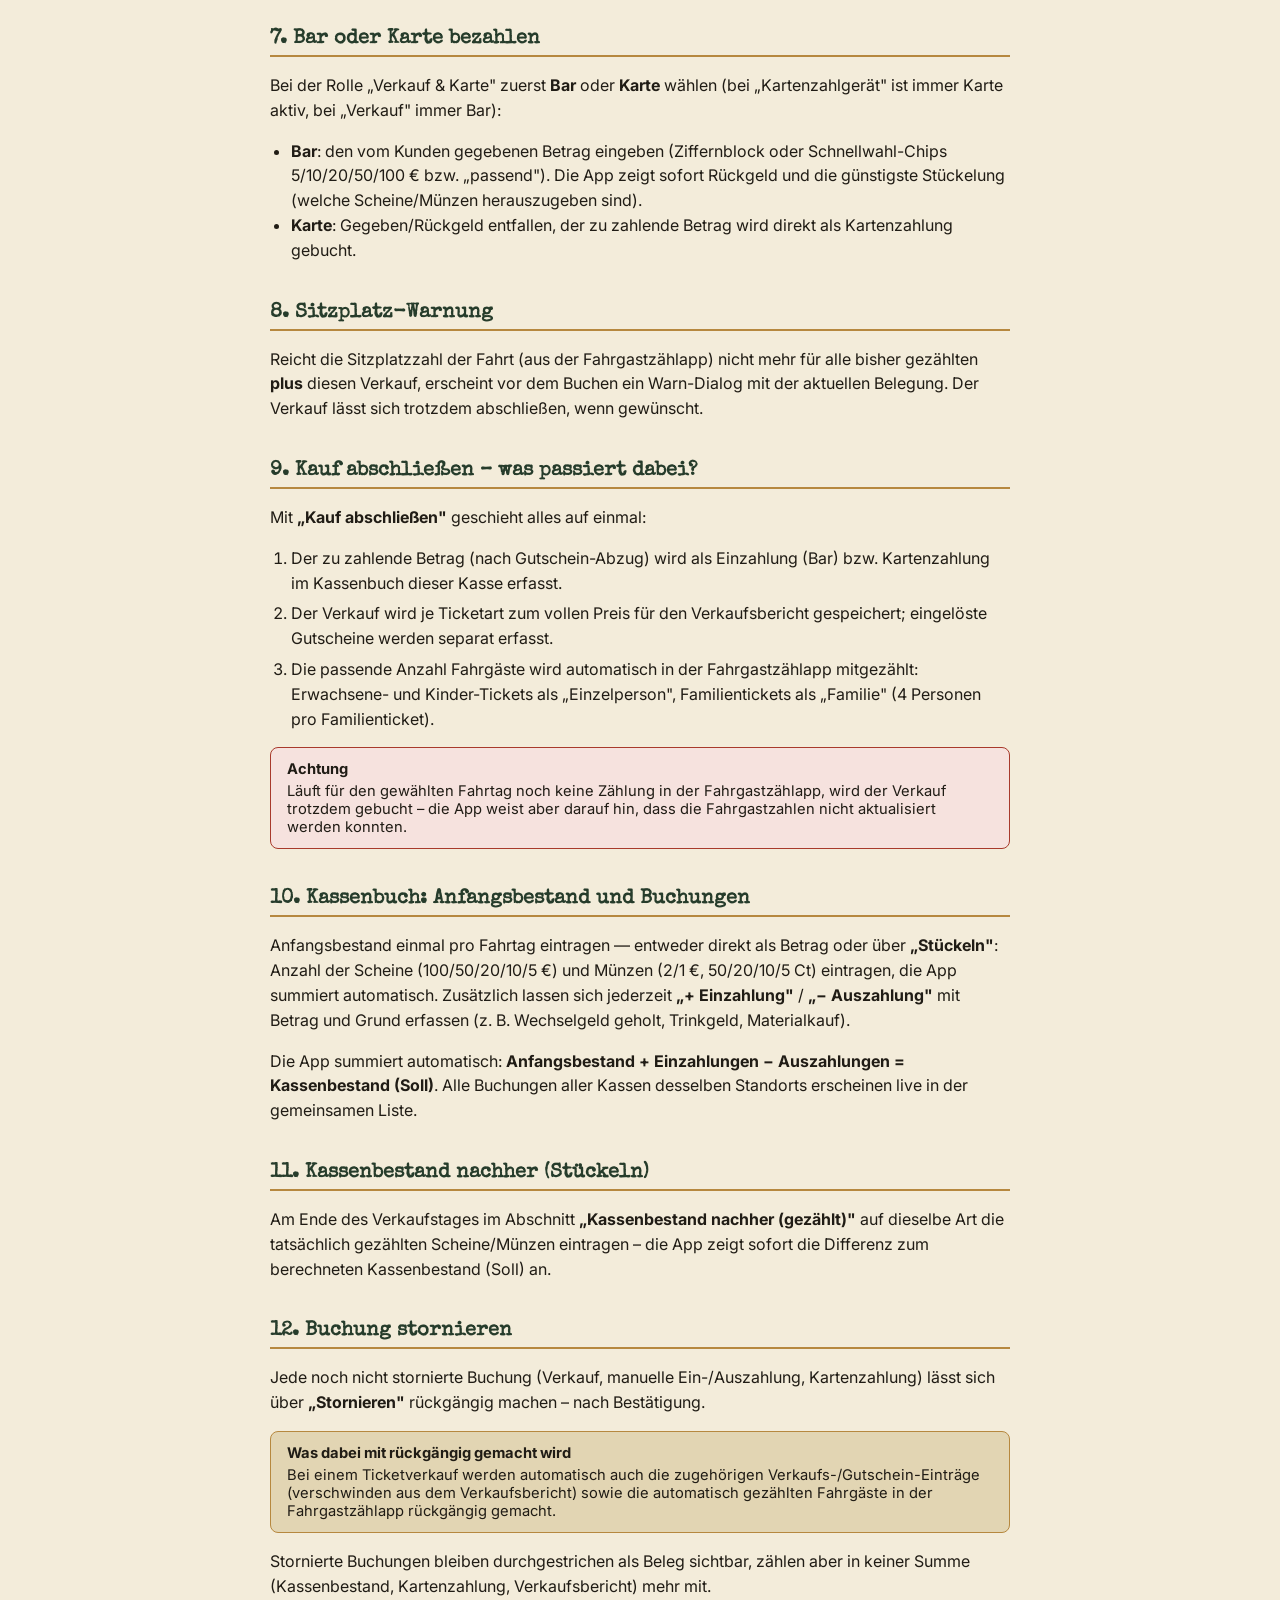
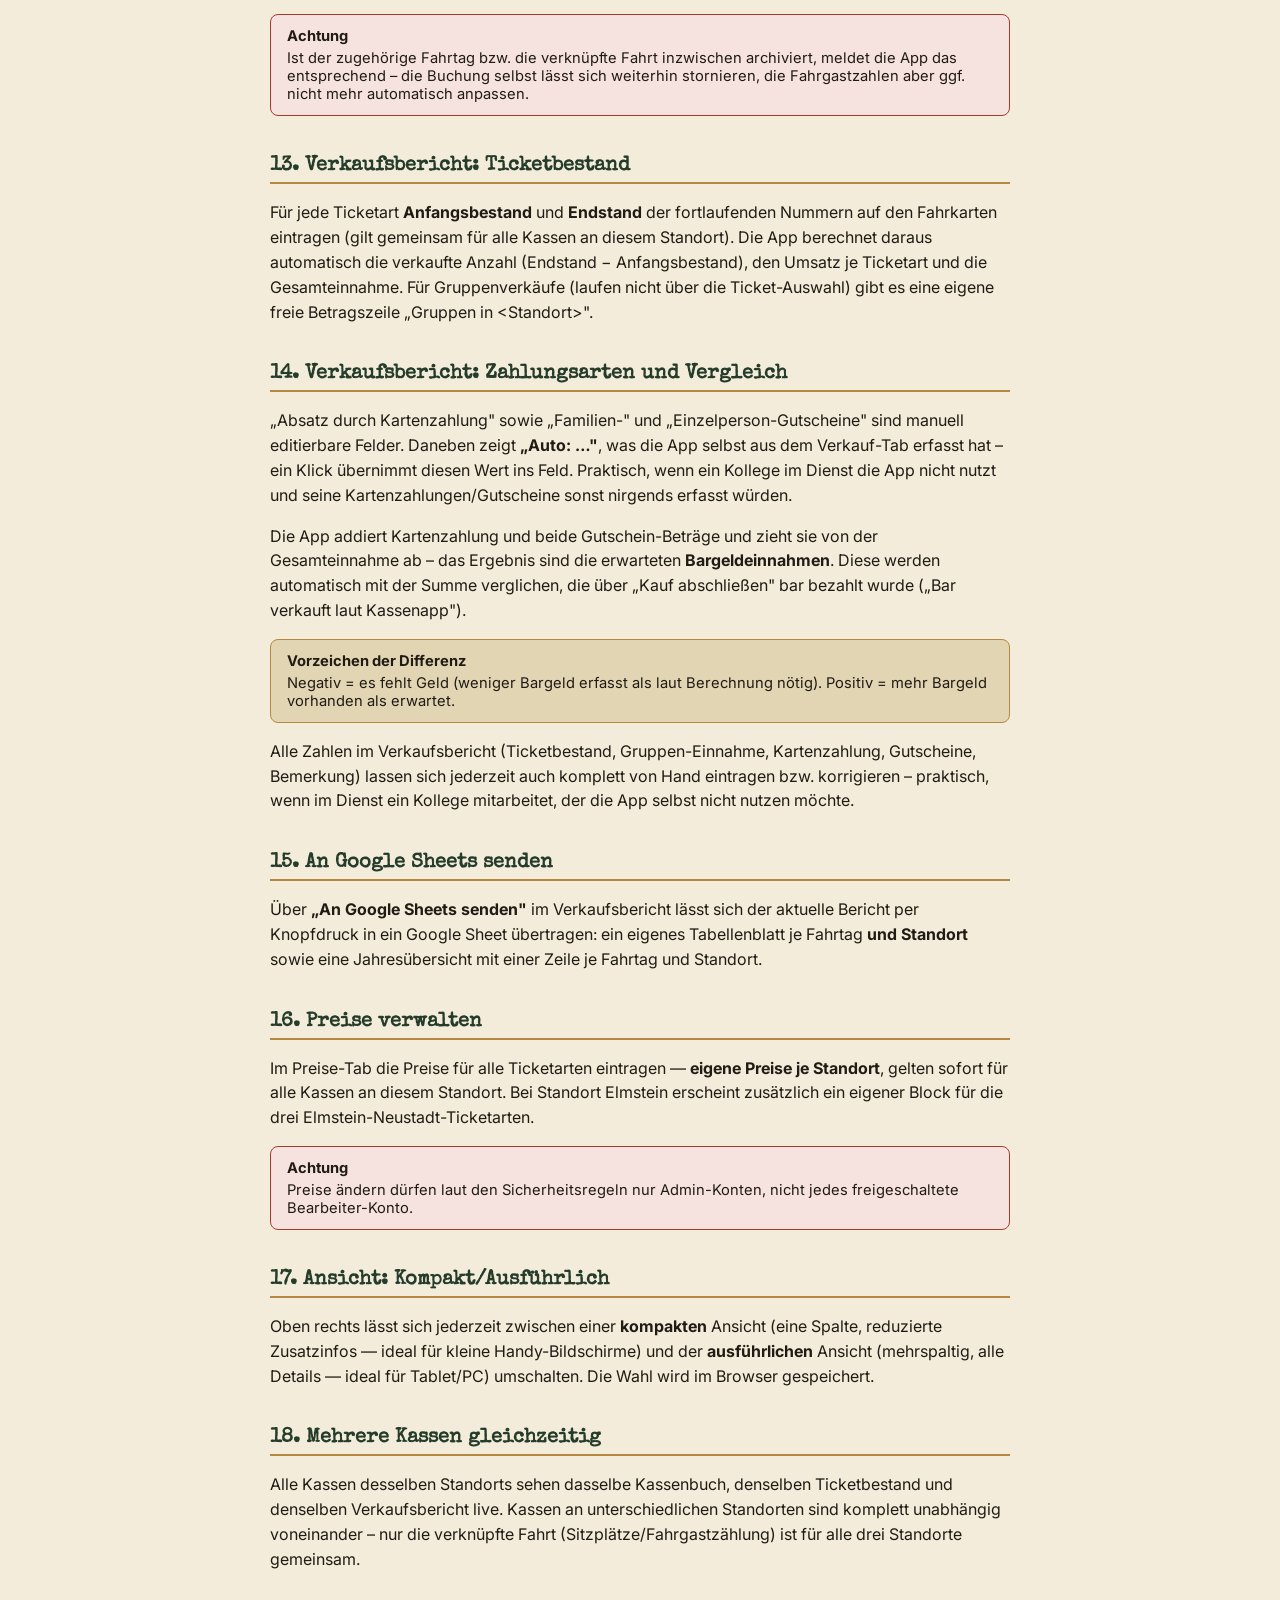
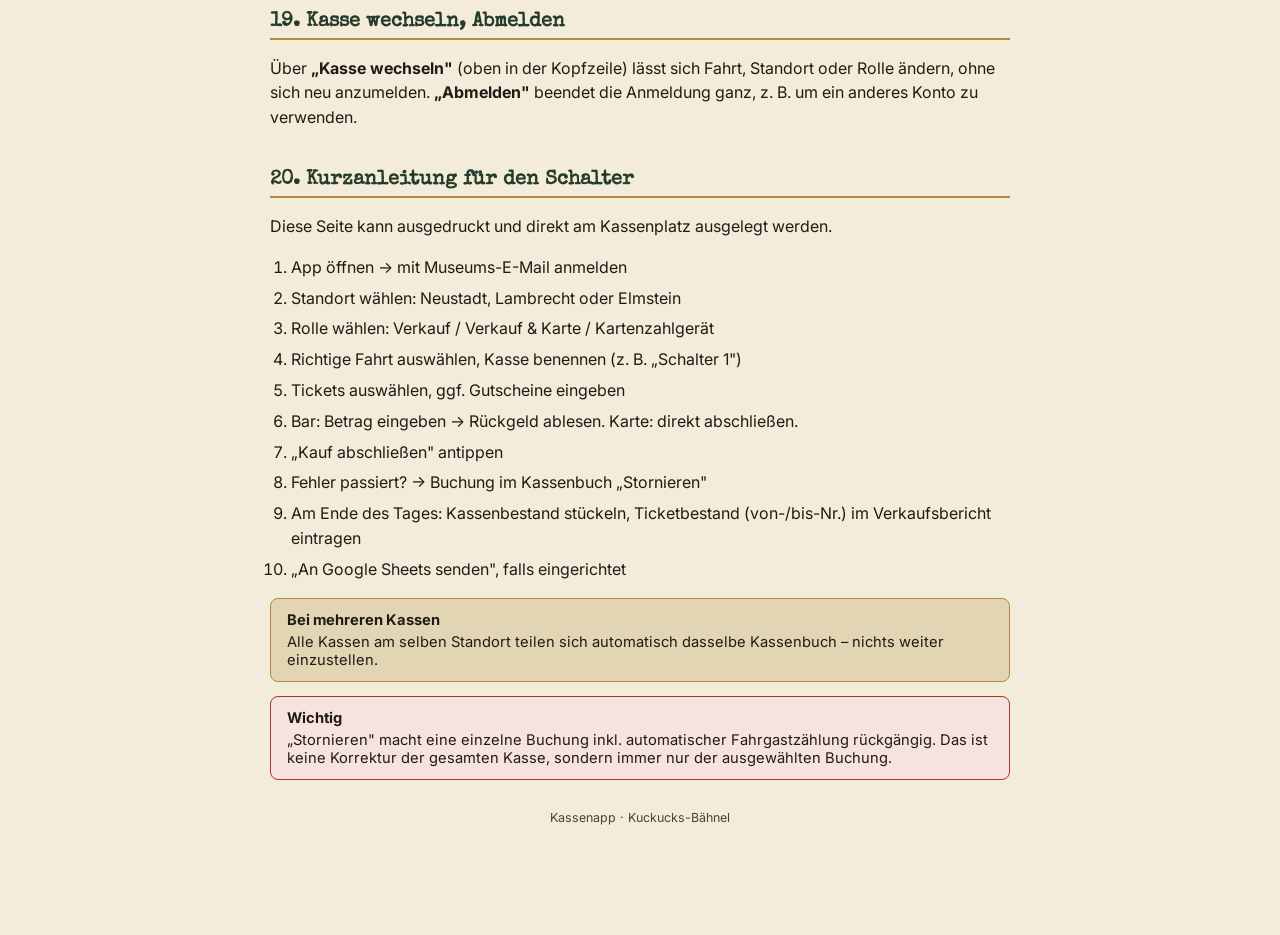
==== commit 19369d13: "V4" ====
--- a/anleitung.html
+++ b/anleitung.html
@@ -21,7 +21,7 @@
   }
   * { box-sizing: border-box; }
   html, body { margin: 0; background: var(--paper); color: var(--ink); font-family: var(--font-body); }
-  .seite { max-width: 780px; margin: 0 auto; padding: 32px 20px 80px; }
+  .seite { max-width: 780px; margin: 0 auto; padding: 60px 20px 80px; }
 
   .titel-logo { display: block; width: 84px; height: 84px; object-fit: contain; background: #fff;
     border-radius: 50%; border: 3px solid var(--ink); padding: 6px; margin: 0 auto 16px; }
@@ -77,14 +77,19 @@
   .zurueck-oben { position: fixed; bottom: 18px; right: 18px; background: var(--forest); color: #f3ecda;
     border-radius: 50%; width: 42px; height: 42px; display: flex; align-items: center; justify-content: center;
     text-decoration: none; font-size: 1.1rem; box-shadow: 0 4px 10px rgba(0,0,0,0.3); }
+  .zurueck-app { position: fixed; top: 14px; left: 14px; background: var(--forest); color: #f3ecda;
+    border-radius: 20px; padding: 8px 16px; text-decoration: none; font-size: 0.85rem; font-weight: 600;
+    box-shadow: 0 4px 10px rgba(0,0,0,0.3); z-index: 5; }
+  .zurueck-app:hover { filter: brightness(1.1); }
 
   @media print {
-    .zurueck-oben { display: none; }
+    .zurueck-oben, .zurueck-app { display: none; }
     body { background: #fff; }
   }
 </style>
 </head>
 <body>
+<a href="index.html" class="zurueck-app">← Zurück zur Kassenapp</a>
 <div class="seite">
 
   <img class="titel-logo" src="assets/logo.png" alt="Kuckucks-Bähnel Logo" onerror="this.style.display='none'">
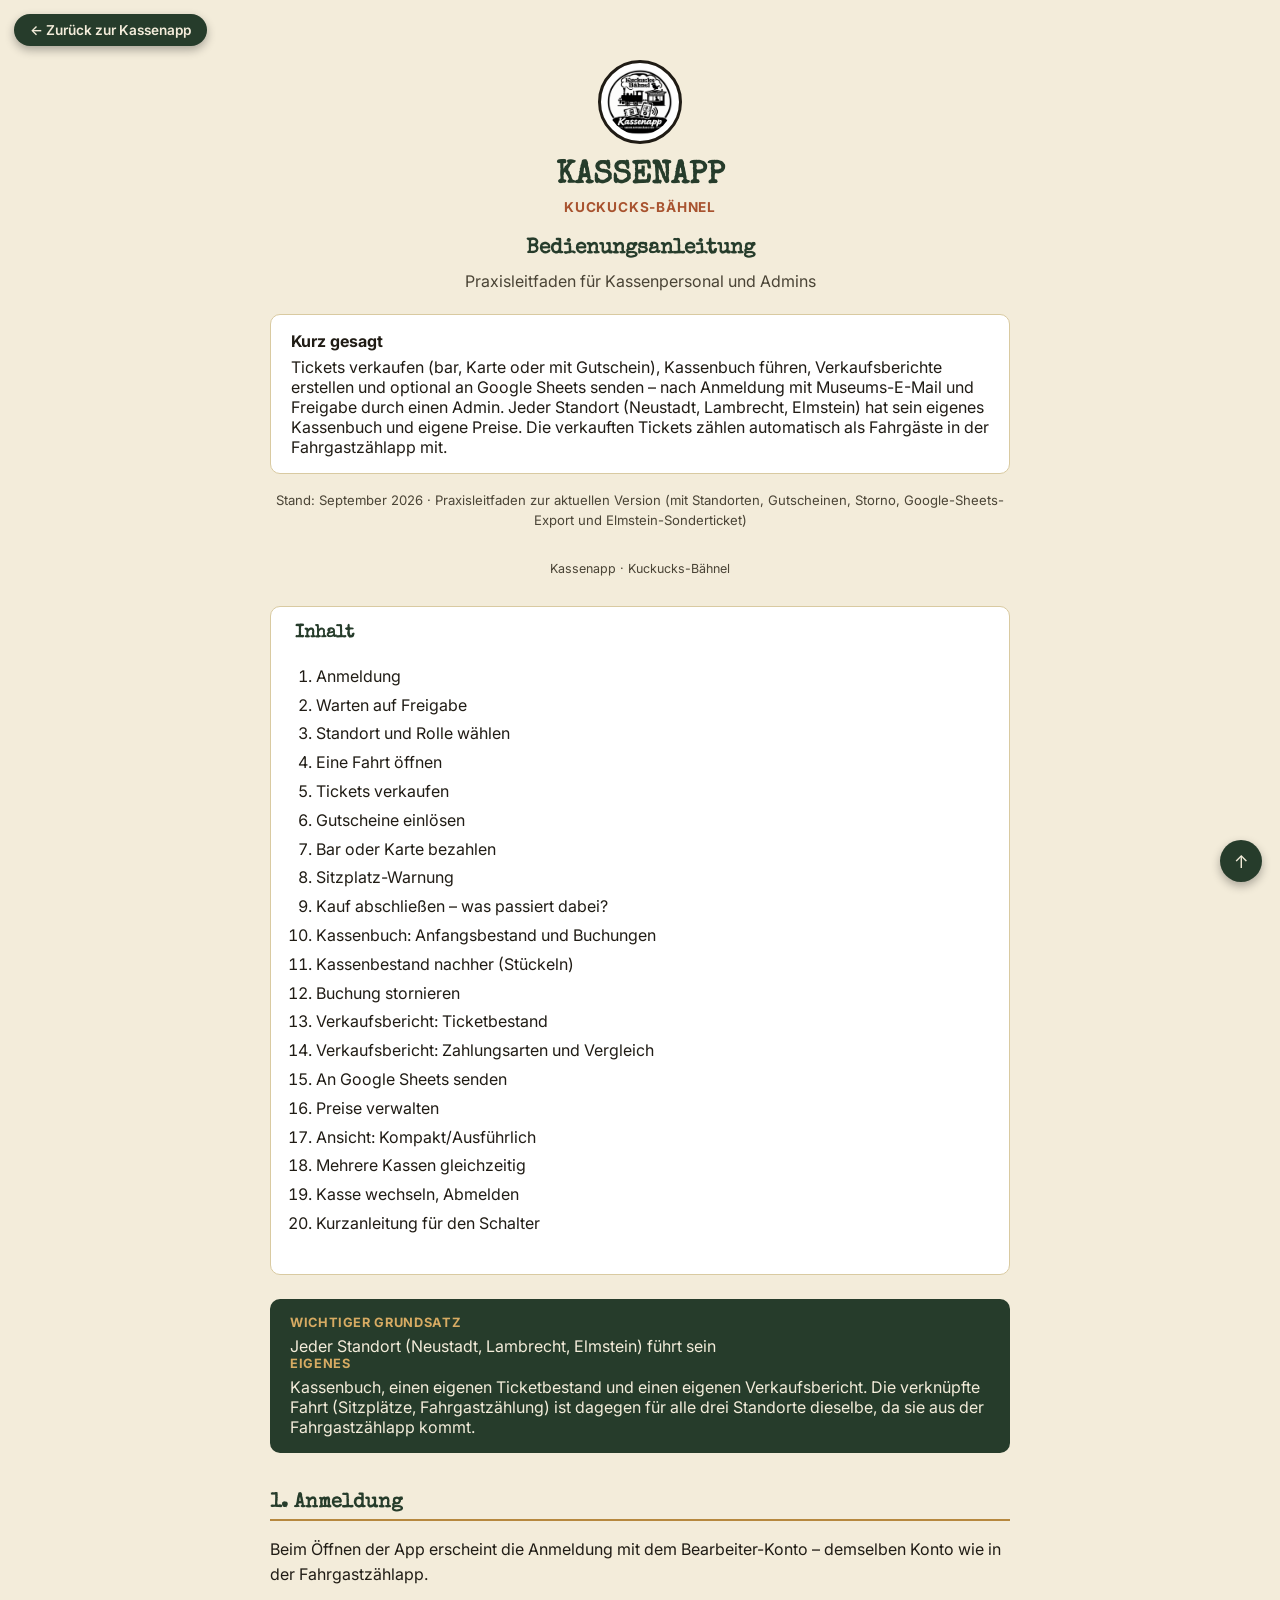
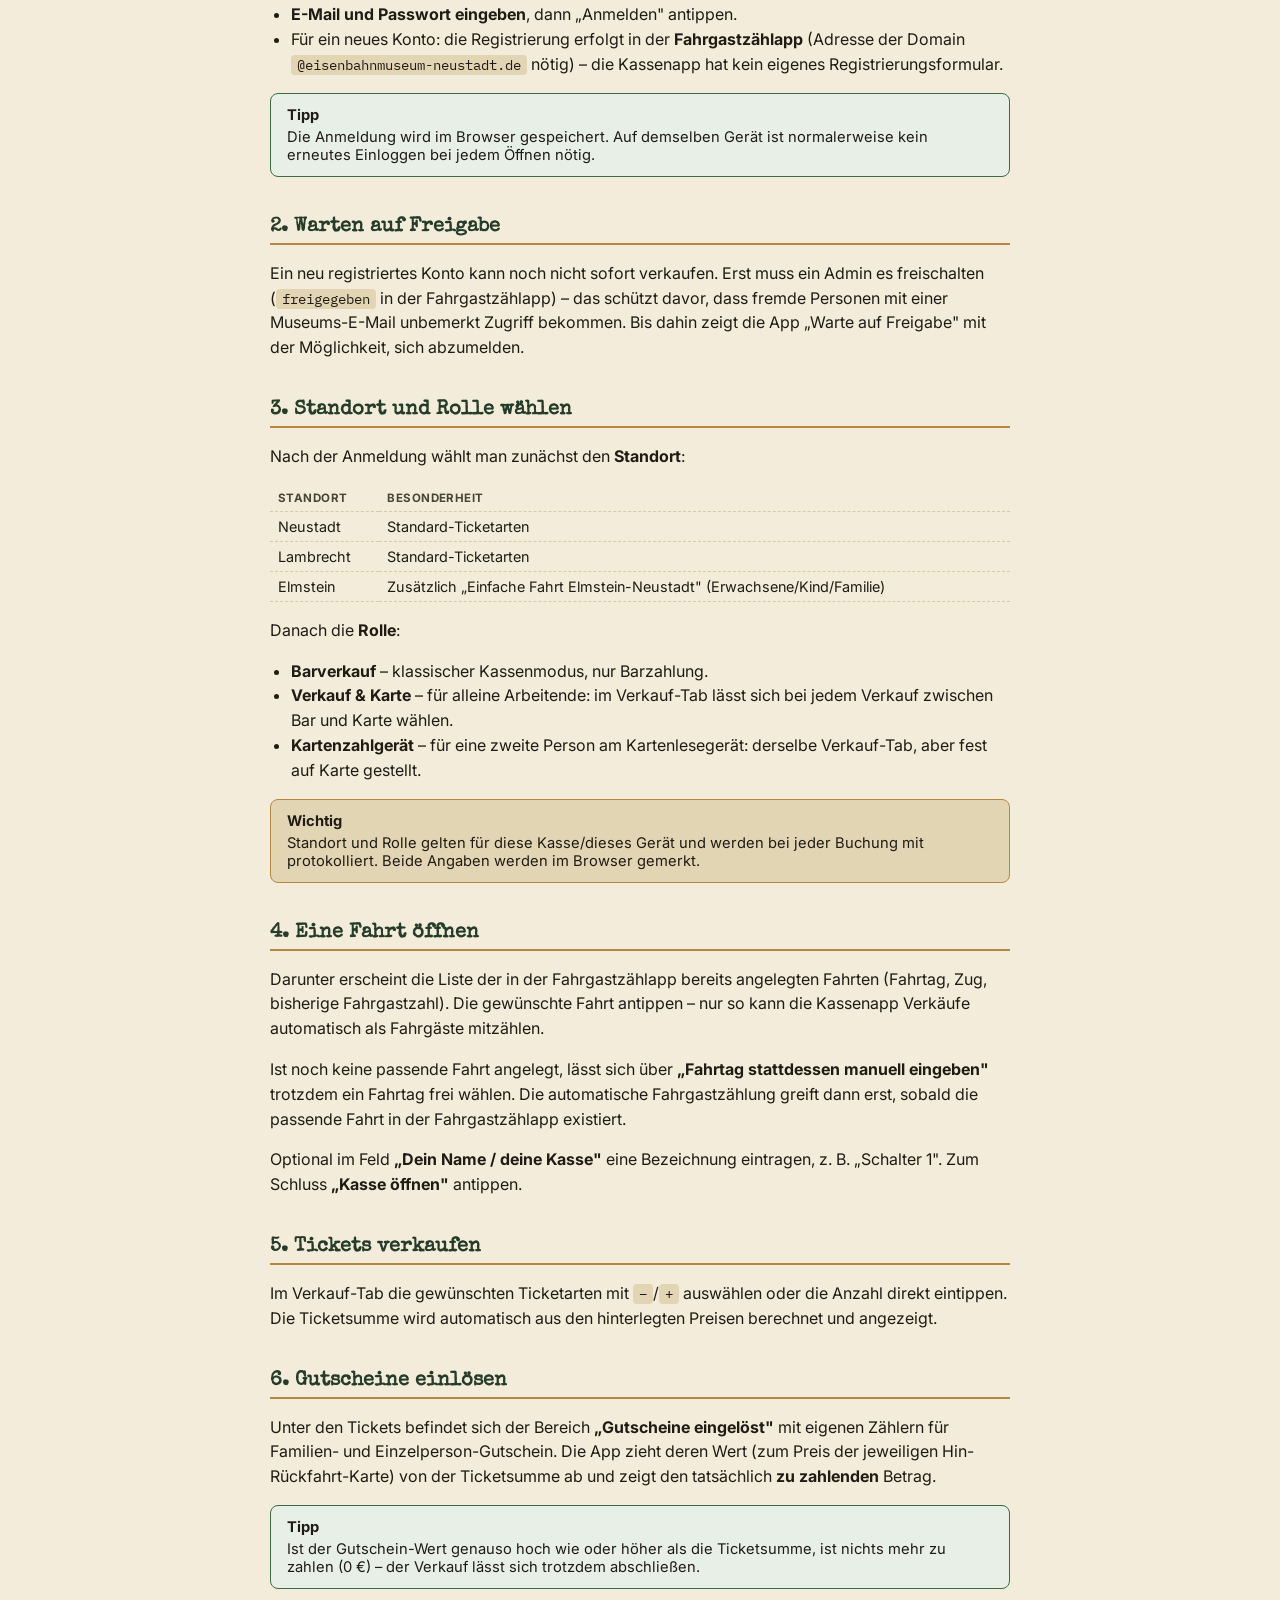
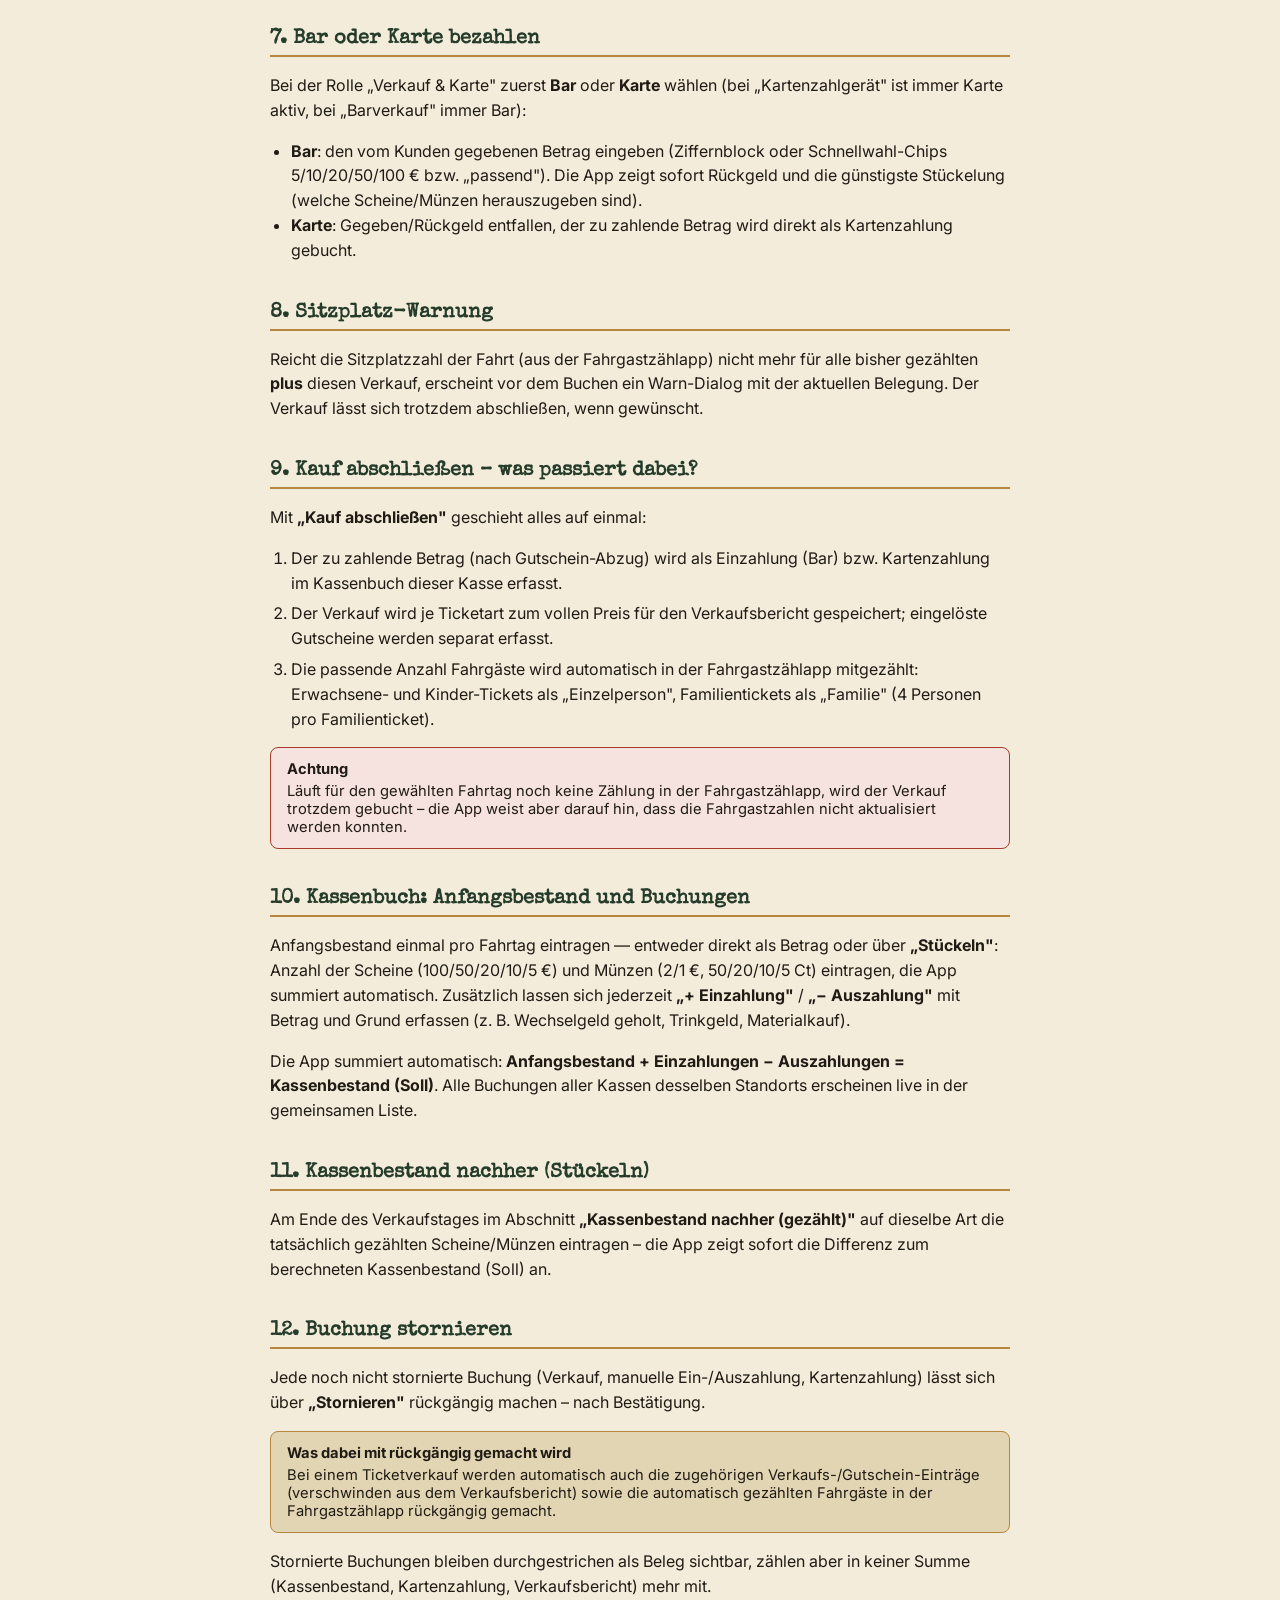
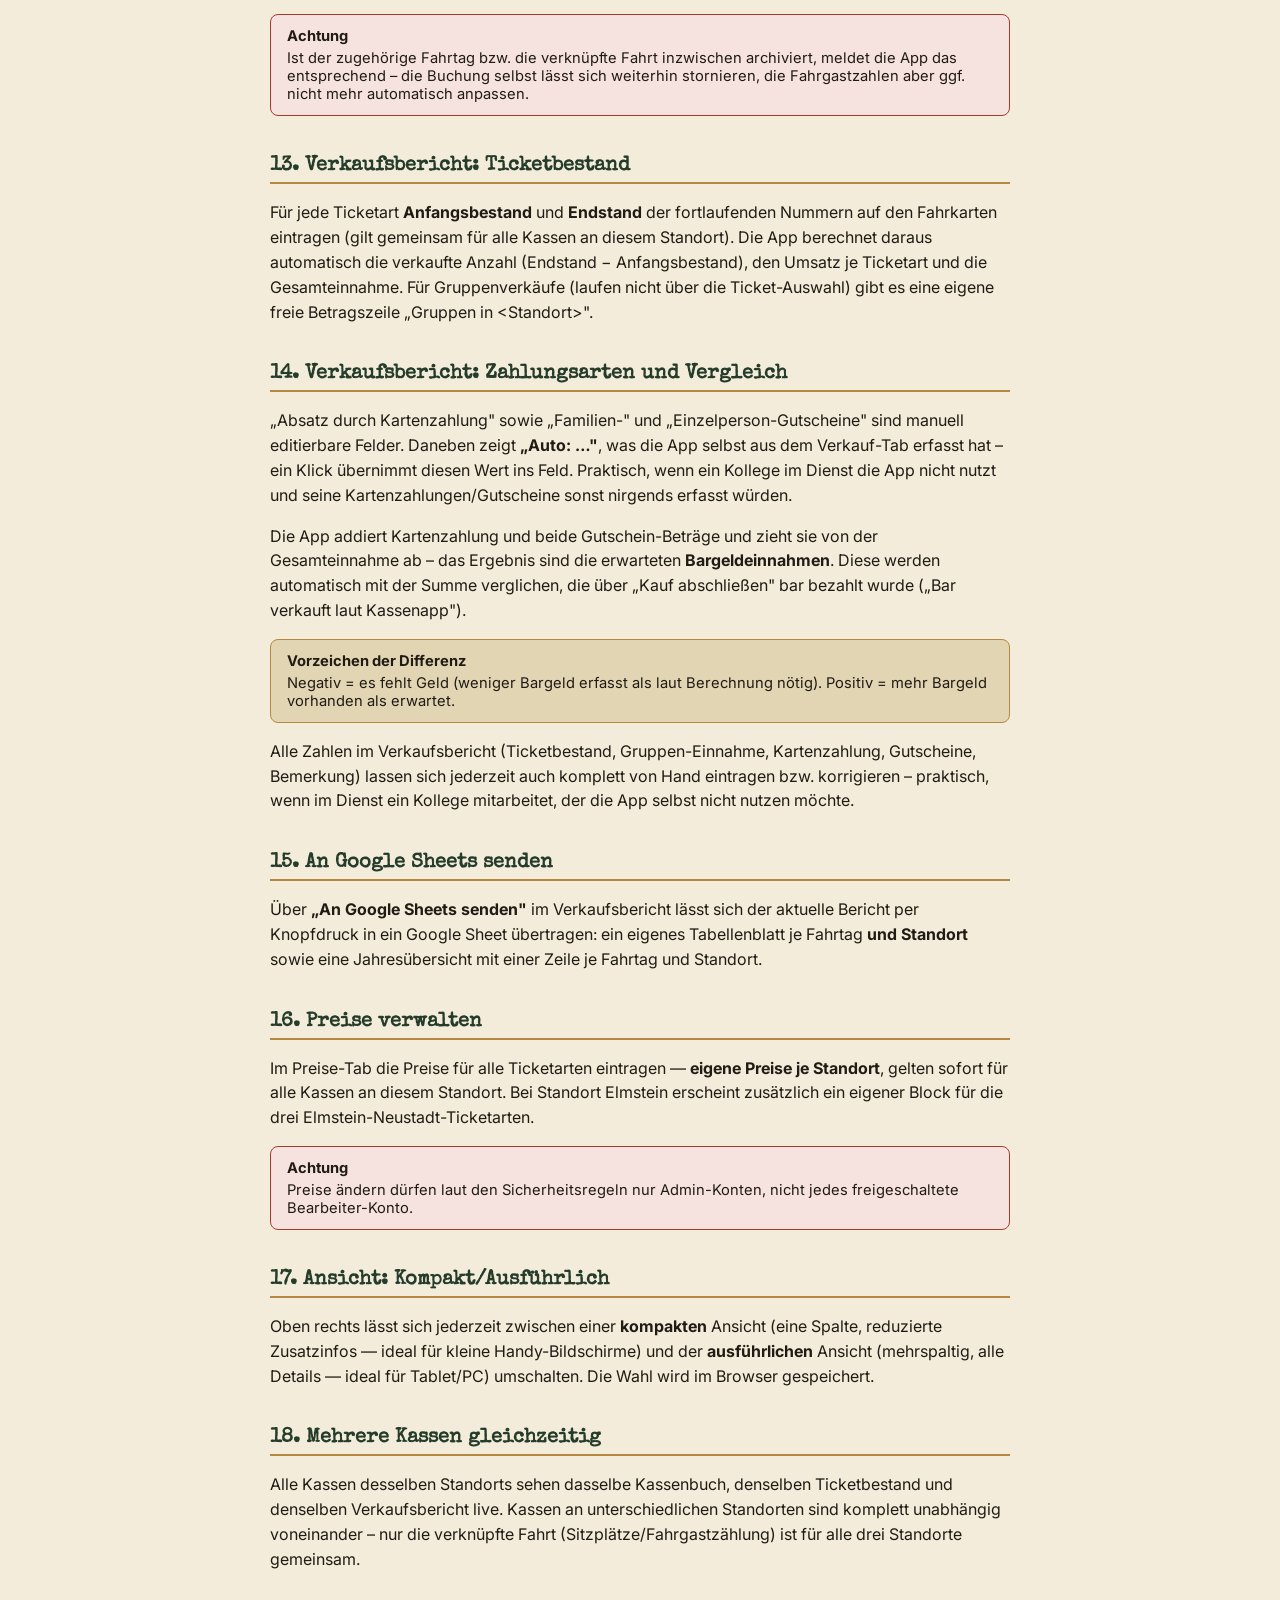
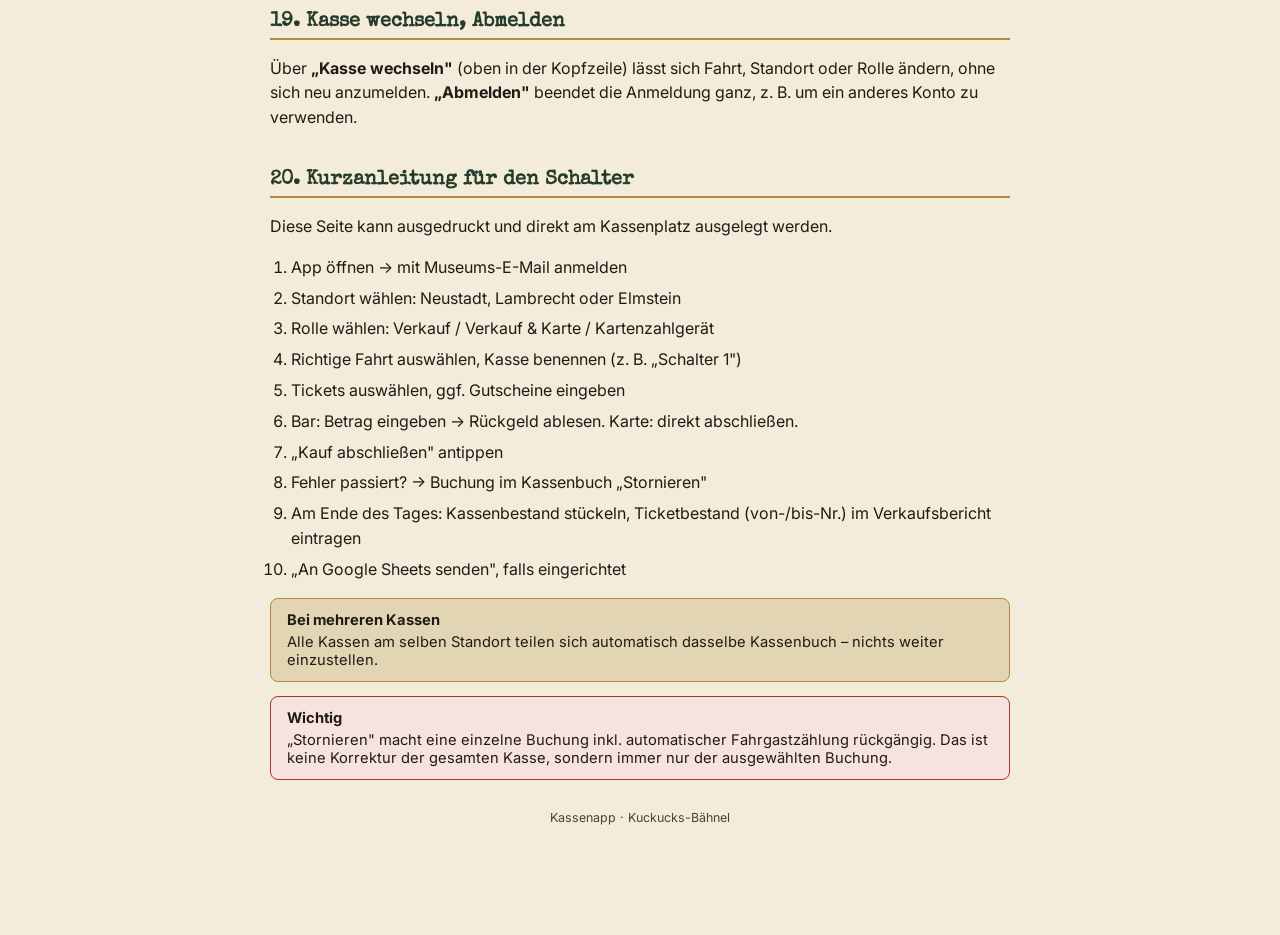
==== commit 7c181782: "V4" ====
--- a/anleitung.html
+++ b/anleitung.html
@@ -171,7 +171,7 @@
   </table>
   <p>Danach die <strong>Rolle</strong>:</p>
   <ul>
-    <li><strong>Verkauf</strong> – klassischer Kassenmodus, nur Barzahlung.</li>
+    <li><strong>Barverkauf</strong> – klassischer Kassenmodus, nur Barzahlung.</li>
     <li><strong>Verkauf &amp; Karte</strong> – für alleine Arbeitende: im Verkauf-Tab lässt sich bei jedem
       Verkauf zwischen Bar und Karte wählen.</li>
     <li><strong>Kartenzahlgerät</strong> – für eine zweite Person am Kartenlesegerät: derselbe
@@ -205,7 +205,7 @@
 
   <h2 id="bar-karte">7. Bar oder Karte bezahlen</h2>
   <p>Bei der Rolle „Verkauf &amp; Karte" zuerst <strong>Bar</strong> oder <strong>Karte</strong> wählen
-    (bei „Kartenzahlgerät" ist immer Karte aktiv, bei „Verkauf" immer Bar):</p>
+    (bei „Kartenzahlgerät" ist immer Karte aktiv, bei „Barverkauf" immer Bar):</p>
   <ul>
     <li><strong>Bar</strong>: den vom Kunden gegebenen Betrag eingeben (Ziffernblock oder Schnellwahl-Chips
       5/10/20/50/100&nbsp;€ bzw. „passend"). Die App zeigt sofort Rückgeld und die günstigste Stückelung
